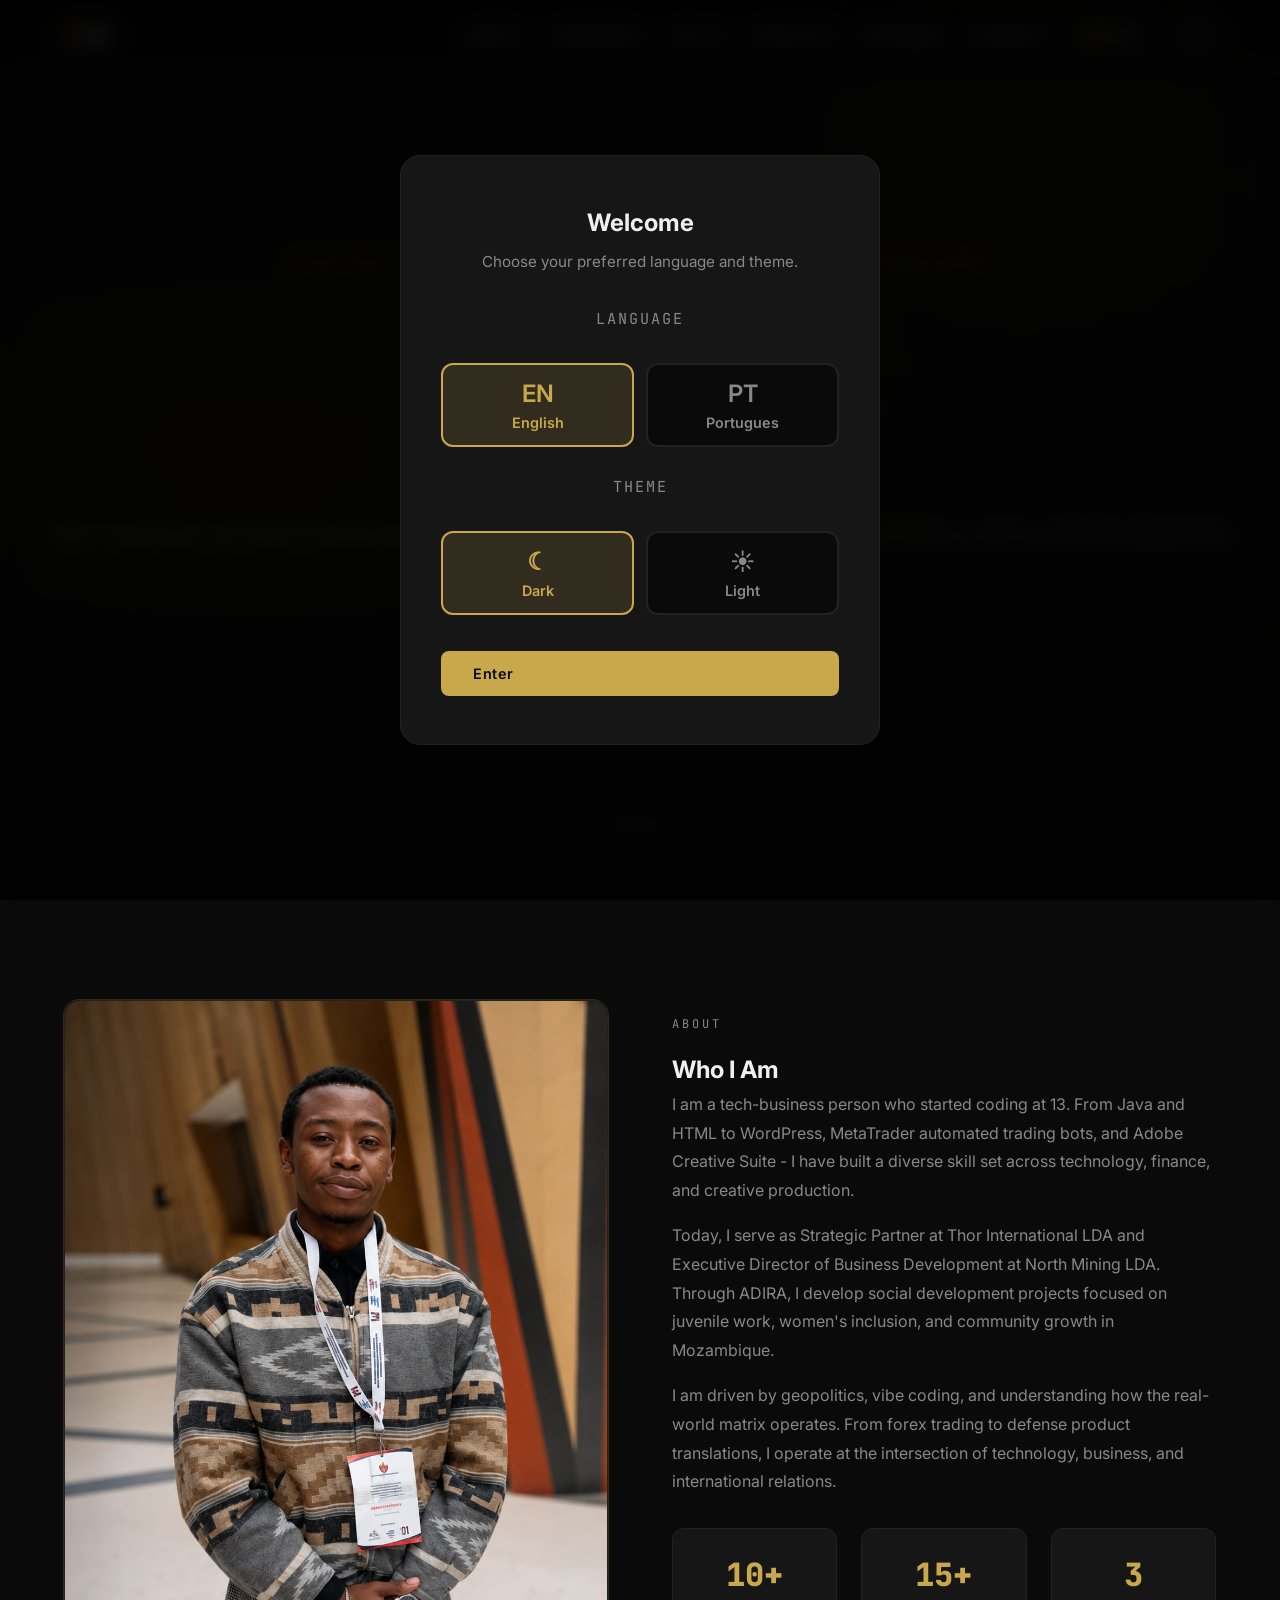
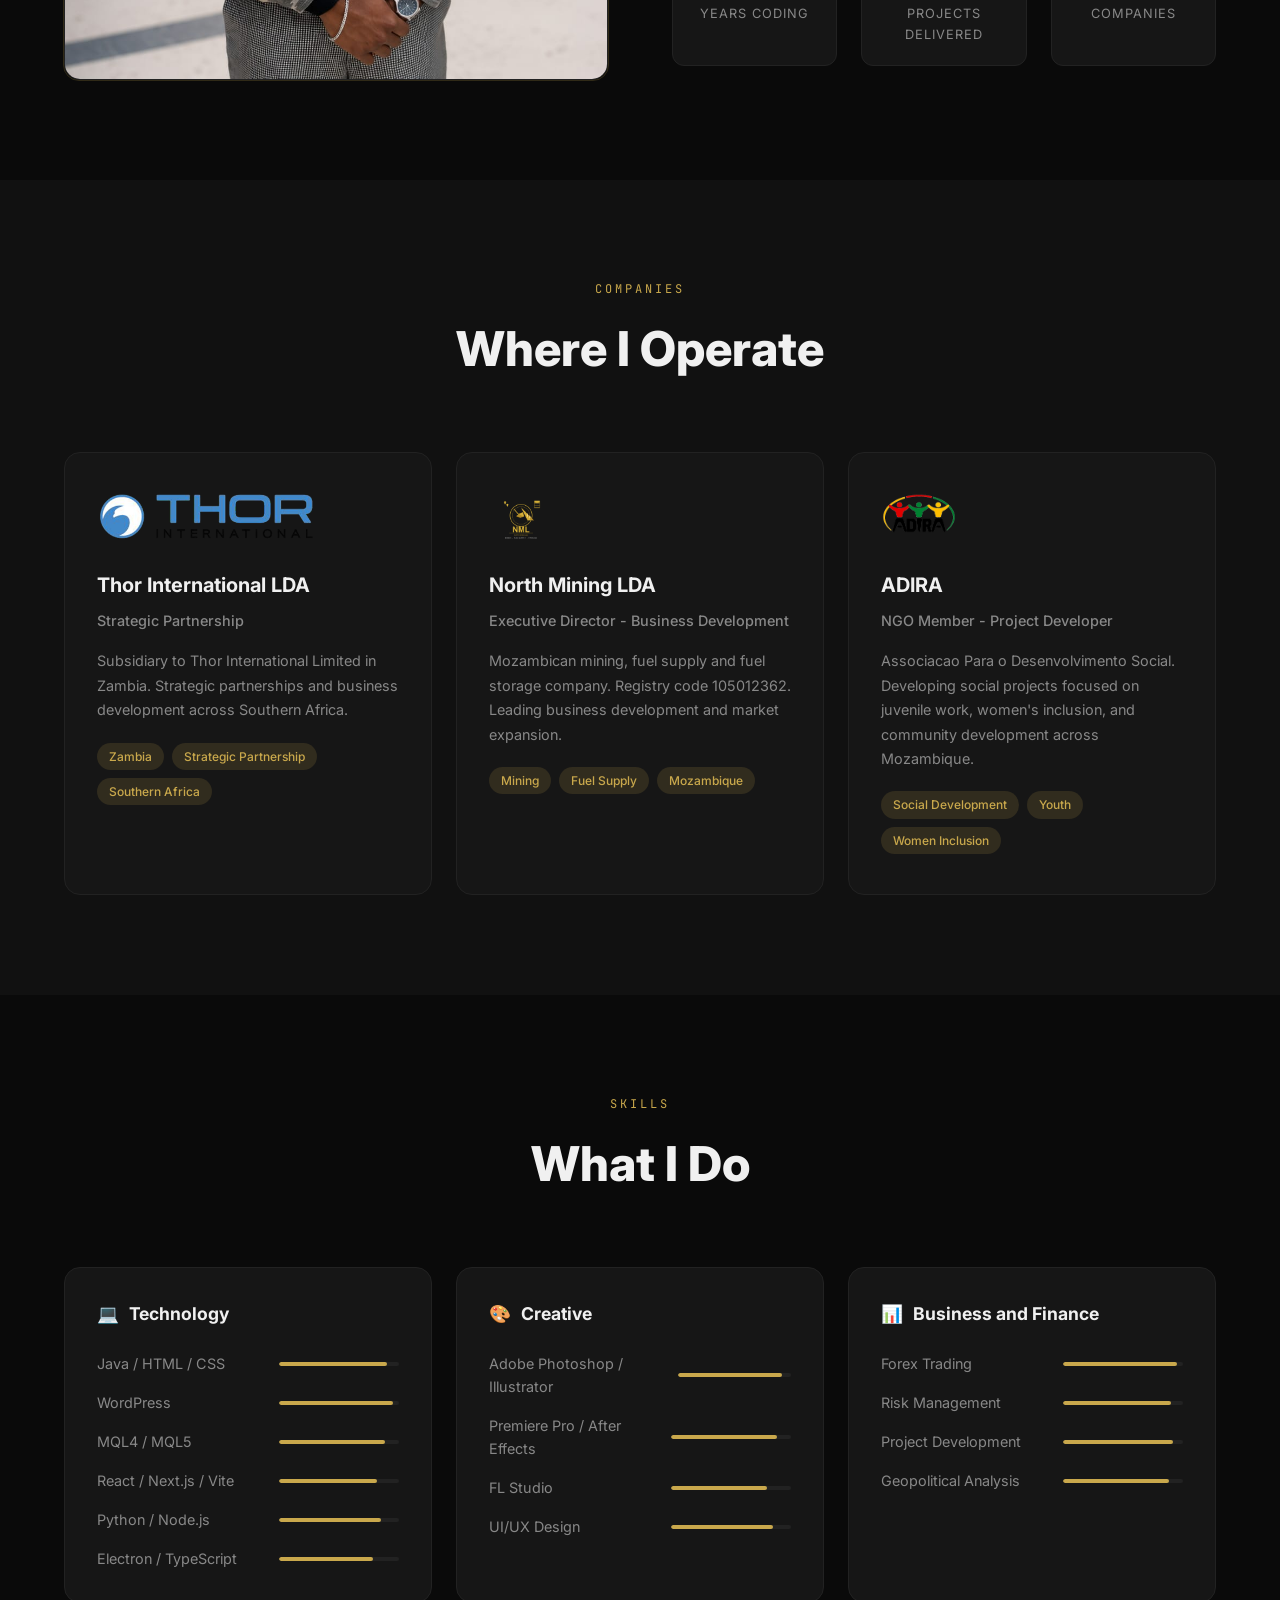
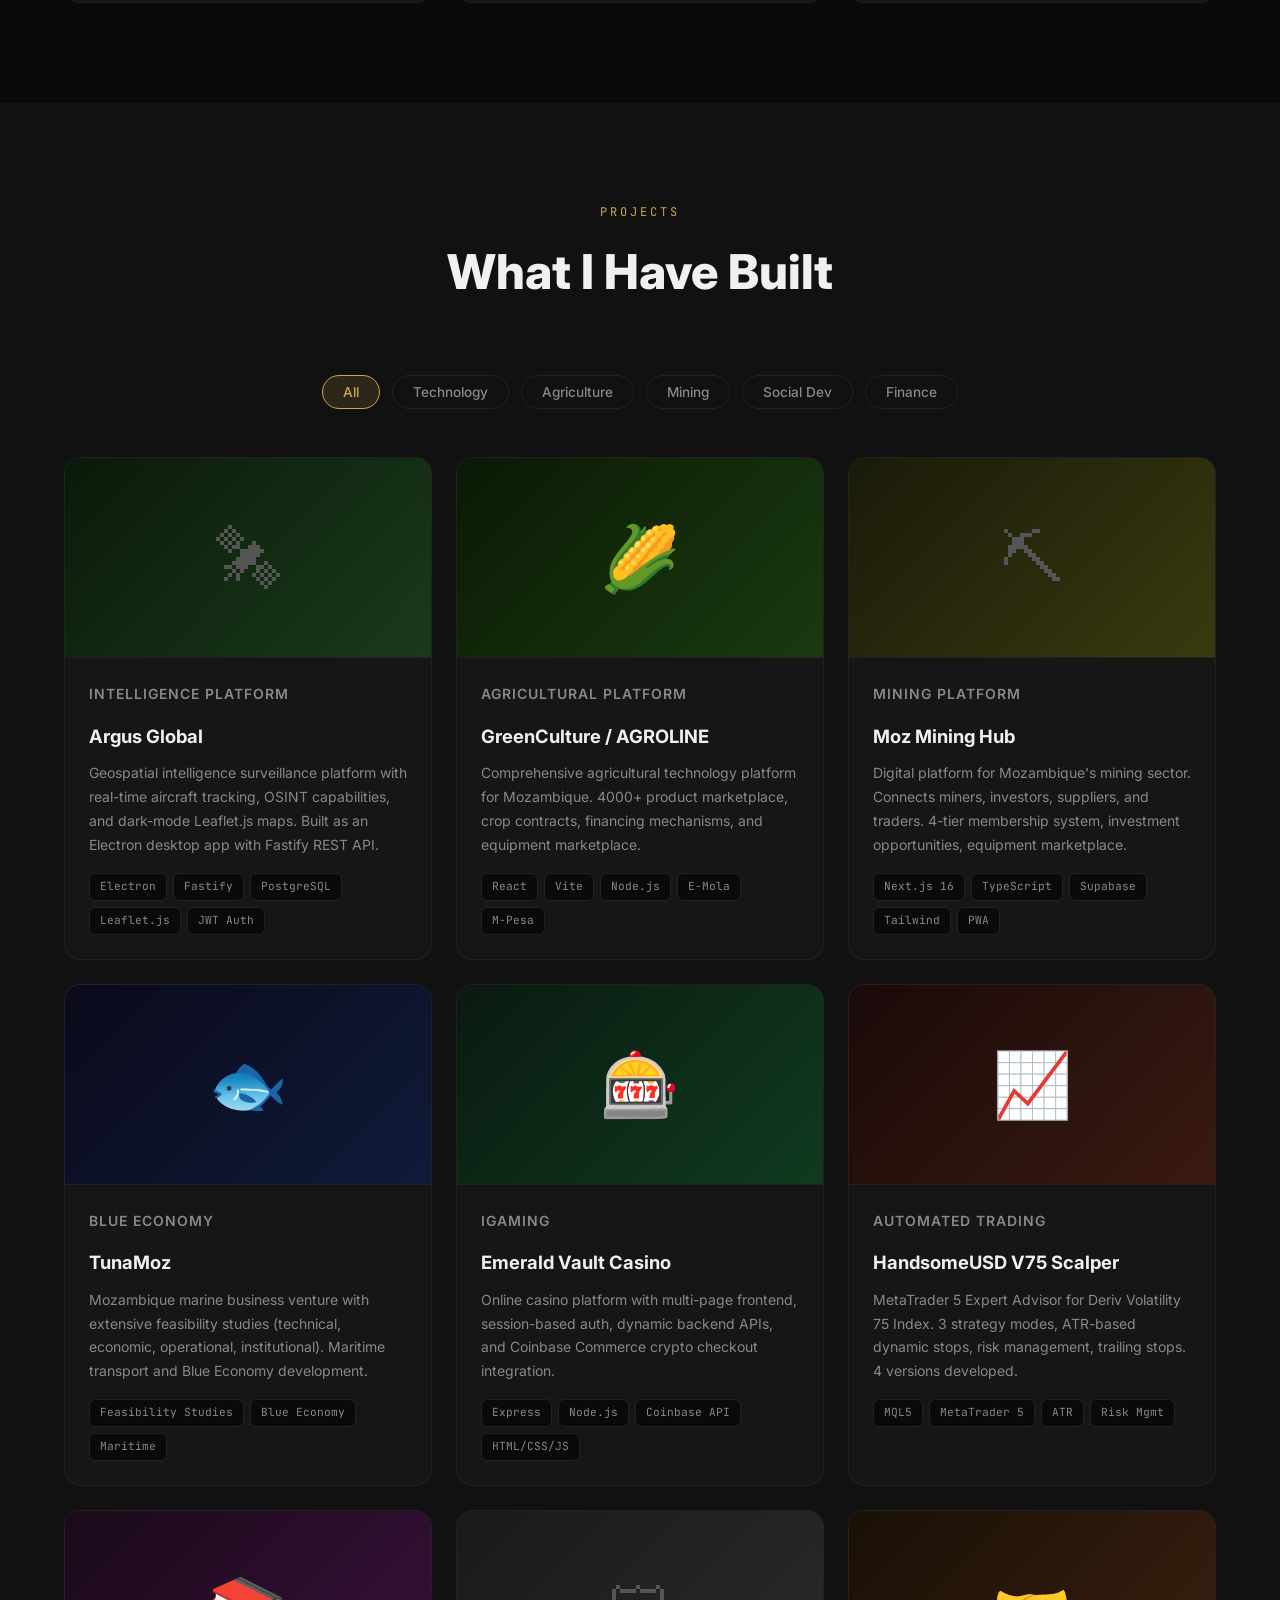
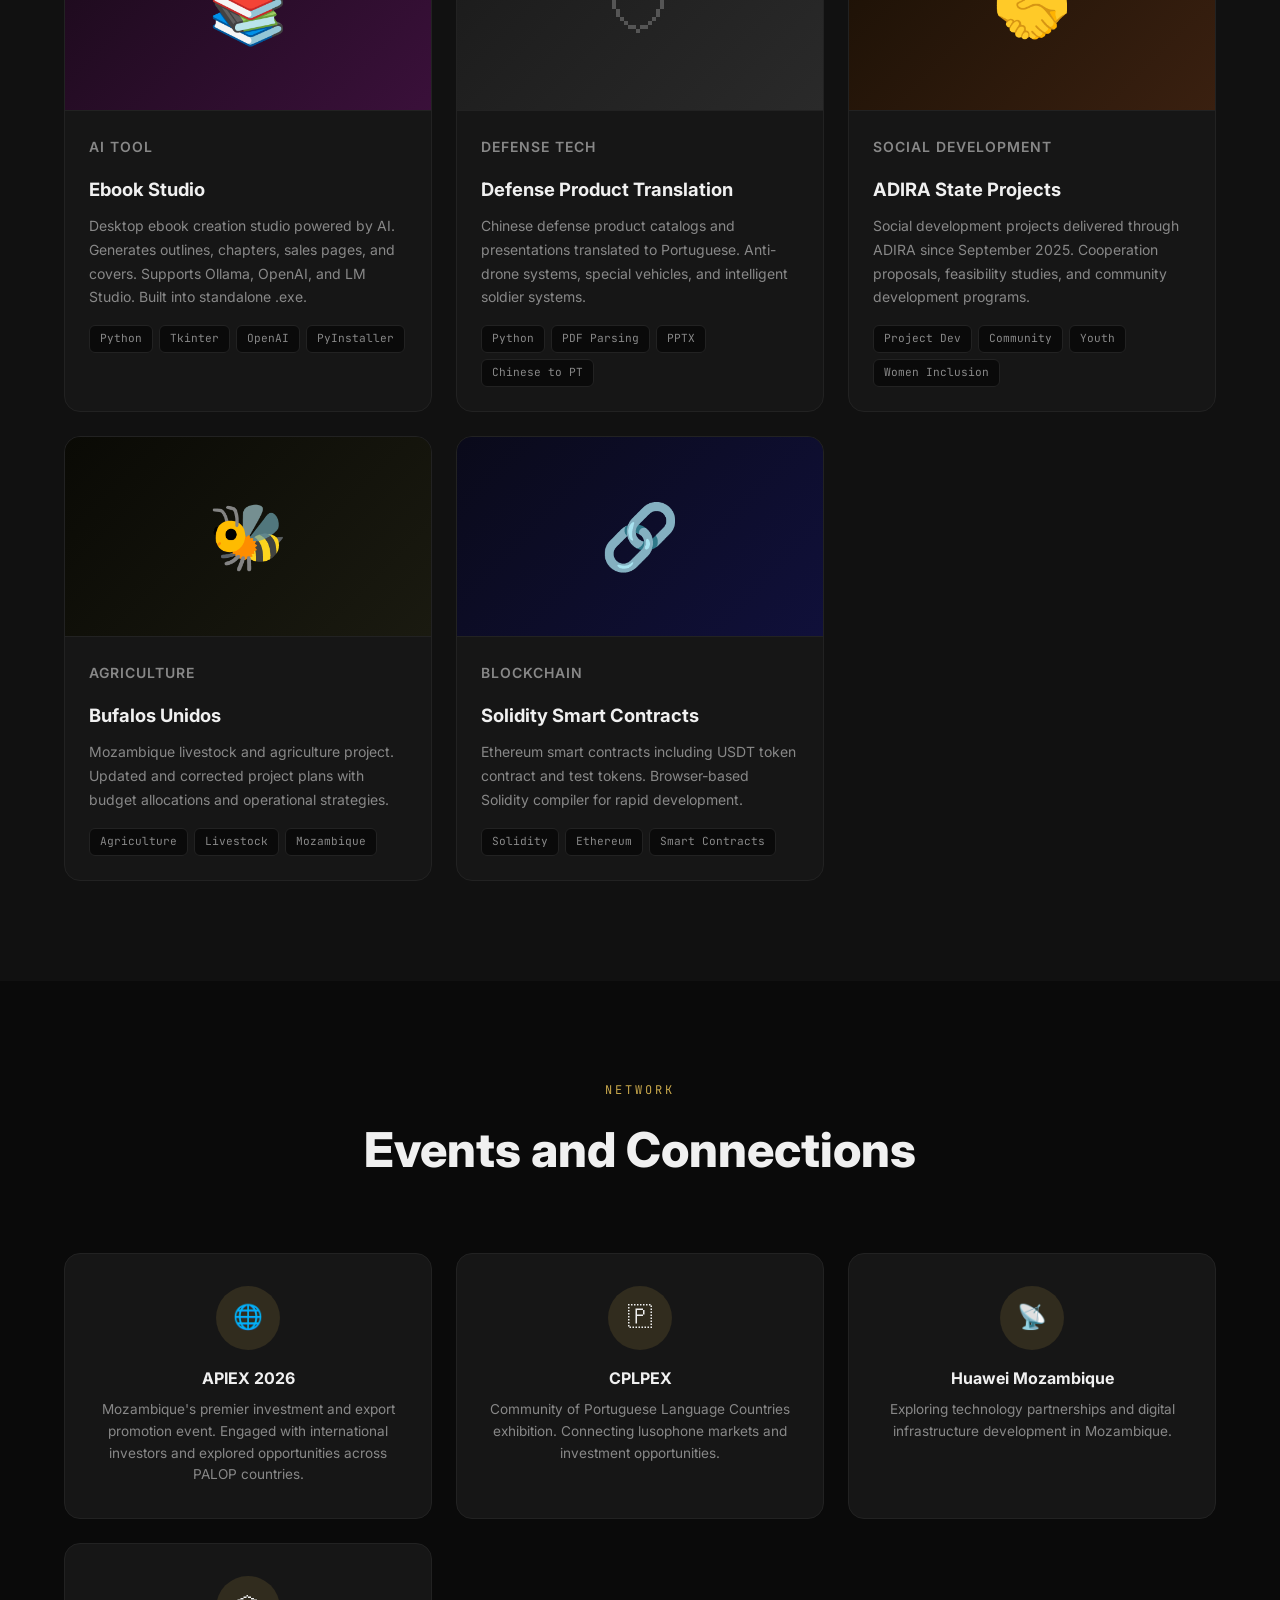
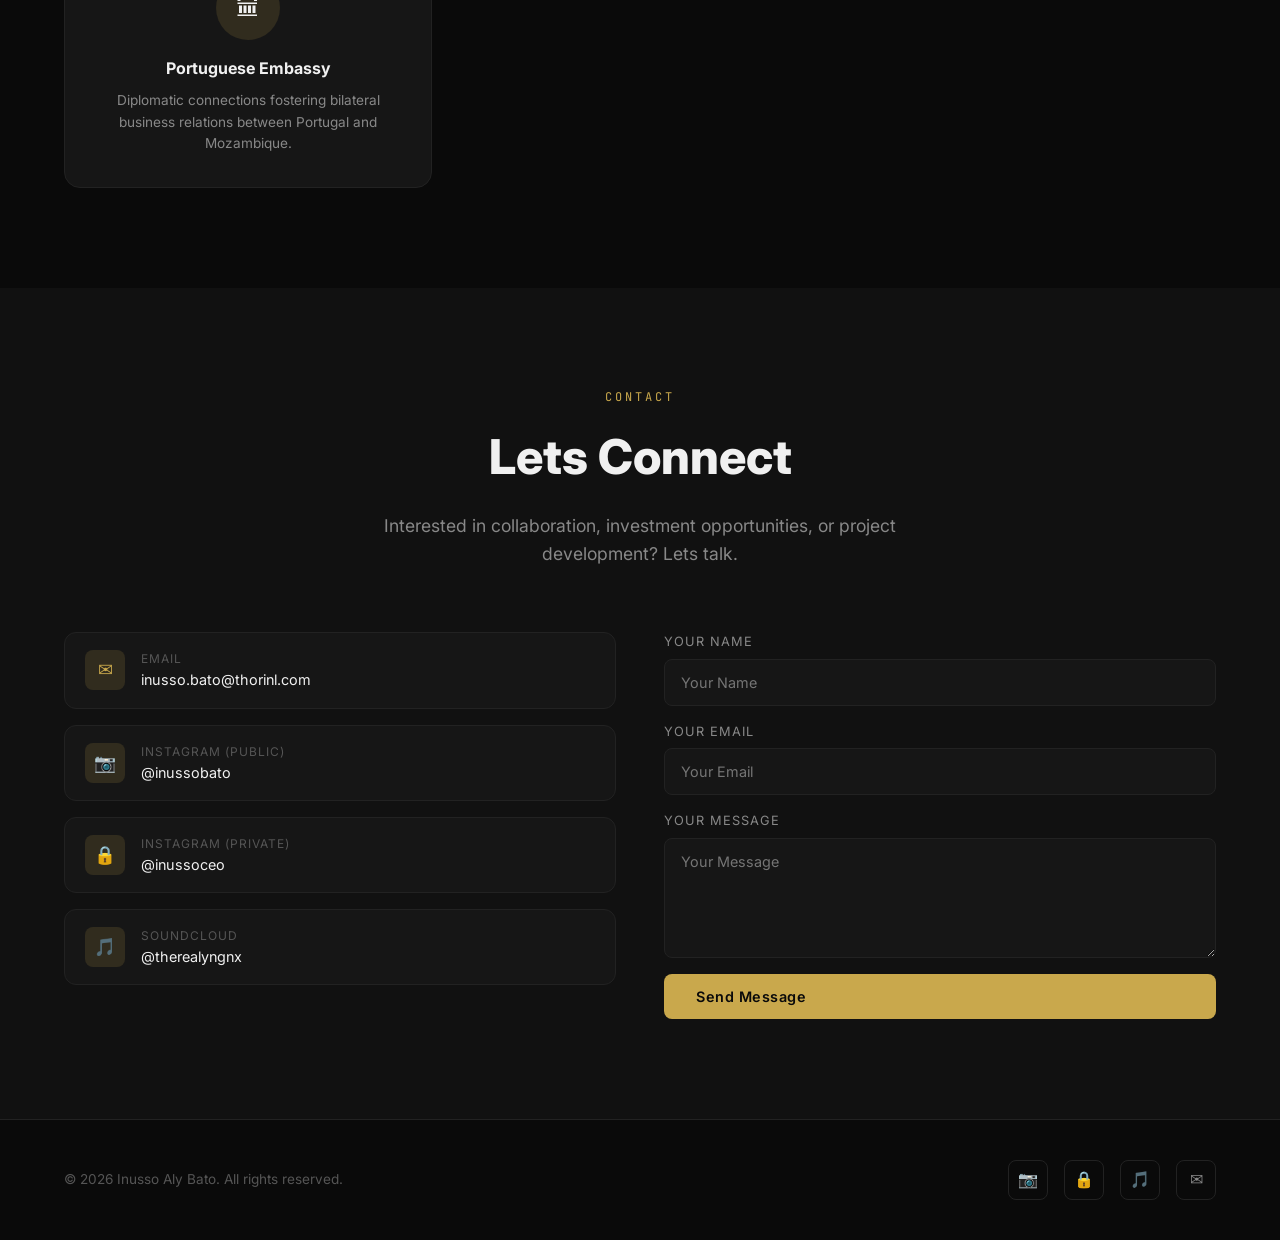
==== index.html @ ba33d83e "Initial portfolio - Inusso Aly Bato" ====
<!DOCTYPE html>
<html lang="en">
<head>
  <meta charset="UTF-8">
  <meta name="viewport" content="width=device-width, initial-scale=1.0">
  <title>Inusso Aly Bato � Portfolio</title>
  <meta name="description" content="Strategic Partner | Executive Director | Project Developer � Tech-business architect building the future of Mozambique.">
  <link rel="stylesheet" href="css/style.css">
  <link rel="icon" href="data:image/svg+xml,<svg xmlns='http://www.w3.org/2000/svg' viewBox='0 0 100 100'><text y='.9em' font-size='90'>&#9889;</text></svg>">
</head>
<body>

  <nav class="navbar">
    <div class="container">
      <div class="logo">I<span>AB</span></div>
      <ul class="nav-links">
        <li><a href="#about" data-i18n="nav.about">About</a></li>
        <li><a href="#companies" data-i18n="nav.companies">Companies</a></li>
        <li><a href="#skills" data-i18n="nav.skills">Skills</a></li>
        <li><a href="#projects" data-i18n="nav.projects">Projects</a></li>
        <li><a href="#network" data-i18n="nav.network">Network</a></li>
        <li><a href="#contact" data-i18n="nav.contact">Contact</a></li>
        <li>
          <div class="lang-toggle" onclick="toggleLang()">
            <span id="lang-en" class="active-lang">EN</span>
            <span>/</span>
            <span id="lang-pt">PT</span>
          </div>
        </li>
        <li>
          <div class="theme-toggle" onclick="toggleTheme()">
            <span class="theme-toggle-icon">&#9790;</span>
          </div>
        </li>
      </ul>
      <button class="mobile-menu-btn" onclick="toggleMobileMenu()">
        <span></span><span></span><span></span>
      </button>
    </div>
  </nav>

  <section class="hero" id="hero">
    <div class="hero-bg"></div>
    <div class="hero-grid"></div>
    <div class="hero-content">
      <p class="hero-label" data-i18n="hero.label">Strategic Partner | Executive Director | Project Developer</p>
      <h1 class="hero-name">
        <span data-i18n="hero.name1">Inusso</span><br>
        <span class="accent" data-i18n="hero.name2">Aly Bato</span>
      </h1>
      <p class="hero-tagline" data-i18n="hero.tagline">Tech-business architect building the future of Mozambique through innovation, finance, and social development.</p>
      <div class="hero-cta">
        <a href="#projects" class="btn btn-primary" data-i18n="hero.cta1">View Projects</a>
        <a href="#contact" class="btn btn-outline" data-i18n="hero.cta2">Get in Touch</a>
      </div>
    </div>
    <div class="hero-scroll">
      <span data-i18n="hero.scroll">Scroll</span>
      <span>&darr;</span>
    </div>
  </section>

  <section id="about">
    <div class="container">
      <div class="about-grid">
        <div class="about-image fade-in">
          <div class="about-image-placeholder">
            <img src="IAB_pic.jpeg" alt="Inusso Aly Bato">
          </div>
        </div>
        <div class="about-text fade-in">
          <p class="section-label" data-i18n="about.label">About</p>
          <h2 data-i18n="about.title">Who I Am</h2>
          <p data-i18n="about.p1">I am a tech-business person who started coding at 13. From Java and HTML to WordPress, MetaTrader automated trading bots, and Adobe Creative Suite - I have built a diverse skill set across technology, finance, and creative production.</p>
          <p data-i18n="about.p2">Today, I serve as Strategic Partner at Thor International LDA and Executive Director of Business Development at North Mining LDA. Through ADIRA, I develop social development projects focused on juvenile work, women's inclusion, and community growth in Mozambique.</p>
          <p data-i18n="about.p3">I am driven by geopolitics, vibe coding, and understanding how the real-world matrix operates. From forex trading to defense product translations, I operate at the intersection of technology, business, and international relations.</p>
          <div class="stats-grid">
            <div class="stat-item">
              <div class="stat-number">10+</div>
              <div class="stat-label" data-i18n="about.stats.years">Years Coding</div>
            </div>
            <div class="stat-item">
              <div class="stat-number">15+</div>
              <div class="stat-label" data-i18n="about.stats.projects">Projects Delivered</div>
            </div>
            <div class="stat-item">
              <div class="stat-number">3</div>
              <div class="stat-label" data-i18n="about.stats.companies">Companies</div>
            </div>
          </div>
        </div>
      </div>
    </div>
  </section>

  <section id="companies" style="background: var(--bg-secondary);">
    <div class="container">
      <div class="section-header fade-in">
        <p class="section-label" data-i18n="companies.label">Companies</p>
        <h2 class="section-title" data-i18n="companies.title">Where I Operate</h2>
      </div>
      <div class="companies-grid">
        <div class="company-card fade-in">
          <img src="THOR_Logo.png" alt="Thor International" class="company-logo">
          <h3>Thor International LDA</h3>
          <p class="company-role" data-i18n="companies.thor.role">Strategic Partnership</p>
          <p data-i18n="companies.thor.desc">Subsidiary to Thor International Limited in Zambia. Strategic partnerships and business development across Southern Africa.</p>
          <div class="company-tags">
            <span class="tag">Zambia</span>
            <span class="tag">Strategic Partnership</span>
            <span class="tag">Southern Africa</span>
          </div>
        </div>
        <div class="company-card fade-in">
          <img src="NML_Logo.png" alt="North Mining LDA" class="company-logo">
          <h3>North Mining LDA</h3>
          <p class="company-role" data-i18n="companies.north.role">Executive Director - Business Development</p>
          <p data-i18n="companies.north.desc">Mozambican mining, fuel supply and fuel storage company. Registry code 105012362. Leading business development and market expansion.</p>
          <div class="company-tags">
            <span class="tag">Mining</span>
            <span class="tag">Fuel Supply</span>
            <span class="tag">Mozambique</span>
          </div>
        </div>
        <div class="company-card fade-in">
          <img src="adira_logo_transparent.png" alt="ADIRA" class="company-logo">
          <h3>ADIRA</h3>
          <p class="company-role" data-i18n="companies.adira.role">NGO Member - Project Developer</p>
          <p data-i18n="companies.adira.desc">Associacao Para o Desenvolvimento Social. Developing social projects focused on juvenile work, women's inclusion, and community development across Mozambique.</p>
          <div class="company-tags">
            <span class="tag">Social Development</span>
            <span class="tag">Youth</span>
            <span class="tag">Women Inclusion</span>
          </div>
        </div>
      </div>
    </div>
  </section>

  <section id="skills">
    <div class="container">
      <div class="section-header fade-in">
        <p class="section-label" data-i18n="skills.label">Skills</p>
        <h2 class="section-title" data-i18n="skills.title">What I Do</h2>
      </div>
      <div class="skills-grid">
        <div class="skill-category fade-in">
          <h3>&#128187; <span data-i18n="skills.tech.title">Technology</span></h3>
          <div class="skill-list">
            <div class="skill-item"><span class="skill-name">Java / HTML / CSS</span><div class="skill-bar"><div class="skill-fill" style="width:90%"></div></div></div>
            <div class="skill-item"><span class="skill-name">WordPress</span><div class="skill-bar"><div class="skill-fill" style="width:95%"></div></div></div>
            <div class="skill-item"><span class="skill-name">MQL4 / MQL5</span><div class="skill-bar"><div class="skill-fill" style="width:88%"></div></div></div>
            <div class="skill-item"><span class="skill-name">React / Next.js / Vite</span><div class="skill-bar"><div class="skill-fill" style="width:82%"></div></div></div>
            <div class="skill-item"><span class="skill-name">Python / Node.js</span><div class="skill-bar"><div class="skill-fill" style="width:85%"></div></div></div>
            <div class="skill-item"><span class="skill-name">Electron / TypeScript</span><div class="skill-bar"><div class="skill-fill" style="width:78%"></div></div></div>
          </div>
        </div>
        <div class="skill-category fade-in">
          <h3>&#127912; <span data-i18n="skills.creative.title">Creative</span></h3>
          <div class="skill-list">
            <div class="skill-item"><span class="skill-name">Adobe Photoshop / Illustrator</span><div class="skill-bar"><div class="skill-fill" style="width:92%"></div></div></div>
            <div class="skill-item"><span class="skill-name">Premiere Pro / After Effects</span><div class="skill-bar"><div class="skill-fill" style="width:88%"></div></div></div>
            <div class="skill-item"><span class="skill-name">FL Studio</span><div class="skill-bar"><div class="skill-fill" style="width:80%"></div></div></div>
            <div class="skill-item"><span class="skill-name">UI/UX Design</span><div class="skill-bar"><div class="skill-fill" style="width:85%"></div></div></div>
          </div>
        </div>
        <div class="skill-category fade-in">
          <h3>&#128202; <span data-i18n="skills.business.title">Business and Finance</span></h3>
          <div class="skill-list">
            <div class="skill-item"><span class="skill-name">Forex Trading</span><div class="skill-bar"><div class="skill-fill" style="width:95%"></div></div></div>
            <div class="skill-item"><span class="skill-name">Risk Management</span><div class="skill-bar"><div class="skill-fill" style="width:90%"></div></div></div>
            <div class="skill-item"><span class="skill-name">Project Development</span><div class="skill-bar"><div class="skill-fill" style="width:92%"></div></div></div>
            <div class="skill-item"><span class="skill-name">Geopolitical Analysis</span><div class="skill-bar"><div class="skill-fill" style="width:88%"></div></div></div>
          </div>
        </div>
      </div>
    </div>
  </section>

  <section id="projects" style="background: var(--bg-secondary);">
    <div class="container">
      <div class="section-header fade-in">
        <p class="section-label" data-i18n="projects.label">Projects</p>
        <h2 class="section-title" data-i18n="projects.title">What I Have Built</h2>
      </div>
      <div class="projects-filter fade-in">
        <button class="filter-btn active" data-filter="all" data-i18n="projects.filter.all">All</button>
        <button class="filter-btn" data-filter="tech" data-i18n="projects.filter.tech">Technology</button>
        <button class="filter-btn" data-filter="agri" data-i18n="projects.filter.agri">Agriculture</button>
        <button class="filter-btn" data-filter="mining" data-i18n="projects.filter.mining">Mining</button>
        <button class="filter-btn" data-filter="social" data-i18n="projects.filter.social">Social Dev</button>
        <button class="filter-btn" data-filter="finance" data-i18n="projects.filter.finance">Finance</button>
      </div>
      <div class="projects-grid">

        <div class="project-card fade-in" data-category="tech">
          <div class="project-image" style="background: linear-gradient(135deg, #0a1a0a, #1a3a1a);">
            <span style="font-size:4rem;">&#128752;</span>
          </div>
          <div class="project-body">
            <p class="project-category">Intelligence Platform</p>
            <h3>Argus Global</h3>
            <p>Geospatial intelligence surveillance platform with real-time aircraft tracking, OSINT capabilities, and dark-mode Leaflet.js maps. Built as an Electron desktop app with Fastify REST API.</p>
            <div class="project-tech">
              <span>Electron</span>
              <span>Fastify</span>
              <span>PostgreSQL</span>
              <span>Leaflet.js</span>
              <span>JWT Auth</span>
            </div>
          </div>
        </div>

        <div class="project-card fade-in" data-category="agri">
          <div class="project-image" style="background: linear-gradient(135deg, #0a1a05, #1a3a10);">
            <span style="font-size:4rem;">&#127805;</span>
          </div>
          <div class="project-body">
            <p class="project-category">Agricultural Platform</p>
            <h3>GreenCulture / AGROLINE</h3>
            <p>Comprehensive agricultural technology platform for Mozambique. 4000+ product marketplace, crop contracts, financing mechanisms, and equipment marketplace.</p>
            <div class="project-tech">
              <span>React</span>
              <span>Vite</span>
              <span>Node.js</span>
              <span>E-Mola</span>
              <span>M-Pesa</span>
            </div>
          </div>
        </div>

        <div class="project-card fade-in" data-category="mining">
          <div class="project-image" style="background: linear-gradient(135deg, #1a1a0a, #3a3a10);">
            <span style="font-size:4rem;">&#9935;</span>
          </div>
          <div class="project-body">
            <p class="project-category">Mining Platform</p>
            <h3>Moz Mining Hub</h3>
            <p>Digital platform for Mozambique's mining sector. Connects miners, investors, suppliers, and traders. 4-tier membership system, investment opportunities, equipment marketplace.</p>
            <div class="project-tech">
              <span>Next.js 16</span>
              <span>TypeScript</span>
              <span>Supabase</span>
              <span>Tailwind</span>
              <span>PWA</span>
            </div>
          </div>
        </div>

        <div class="project-card fade-in" data-category="social">
          <div class="project-image" style="background: linear-gradient(135deg, #0a0a1a, #101a3a);">
            <span style="font-size:4rem;">&#128031;</span>
          </div>
          <div class="project-body">
            <p class="project-category">Blue Economy</p>
            <h3>TunaMoz</h3>
            <p>Mozambique marine business venture with extensive feasibility studies (technical, economic, operational, institutional). Maritime transport and Blue Economy development.</p>
            <div class="project-tech">
              <span>Feasibility Studies</span>
              <span>Blue Economy</span>
              <span>Maritime</span>
            </div>
          </div>
        </div>

        <div class="project-card fade-in" data-category="finance">
          <div class="project-image" style="background: linear-gradient(135deg, #0a1a10, #103a20);">
            <span style="font-size:4rem;">&#127920;</span>
          </div>
          <div class="project-body">
            <p class="project-category">iGaming</p>
            <h3>Emerald Vault Casino</h3>
            <p>Online casino platform with multi-page frontend, session-based auth, dynamic backend APIs, and Coinbase Commerce crypto checkout integration.</p>
            <div class="project-tech">
              <span>Express</span>
              <span>Node.js</span>
              <span>Coinbase API</span>
              <span>HTML/CSS/JS</span>
            </div>
          </div>
        </div>

        <div class="project-card fade-in" data-category="finance">
          <div class="project-image" style="background: linear-gradient(135deg, #1a0a0a, #3a1a10);">
            <span style="font-size:4rem;">&#128200;</span>
          </div>
          <div class="project-body">
            <p class="project-category">Automated Trading</p>
            <h3>HandsomeUSD V75 Scalper</h3>
            <p>MetaTrader 5 Expert Advisor for Deriv Volatility 75 Index. 3 strategy modes, ATR-based dynamic stops, risk management, trailing stops. 4 versions developed.</p>
            <div class="project-tech">
              <span>MQL5</span>
              <span>MetaTrader 5</span>
              <span>ATR</span>
              <span>Risk Mgmt</span>
            </div>
          </div>
        </div>

        <div class="project-card fade-in" data-category="tech">
          <div class="project-image" style="background: linear-gradient(135deg, #1a0a1a, #3a103a);">
            <span style="font-size:4rem;">&#128218;</span>
          </div>
          <div class="project-body">
            <p class="project-category">AI Tool</p>
            <h3>Ebook Studio</h3>
            <p>Desktop ebook creation studio powered by AI. Generates outlines, chapters, sales pages, and covers. Supports Ollama, OpenAI, and LM Studio. Built into standalone .exe.</p>
            <div class="project-tech">
              <span>Python</span>
              <span>Tkinter</span>
              <span>OpenAI</span>
              <span>PyInstaller</span>
            </div>
          </div>
        </div>

        <div class="project-card fade-in" data-category="tech">
          <div class="project-image" style="background: linear-gradient(135deg, #1a1a1a, #2a2a2a);">
            <span style="font-size:4rem;">&#128737;</span>
          </div>
          <div class="project-body">
            <p class="project-category">Defense Tech</p>
            <h3>Defense Product Translation</h3>
            <p>Chinese defense product catalogs and presentations translated to Portuguese. Anti-drone systems, special vehicles, and intelligent soldier systems.</p>
            <div class="project-tech">
              <span>Python</span>
              <span>PDF Parsing</span>
              <span>PPTX</span>
              <span>Chinese to PT</span>
            </div>
          </div>
        </div>

        <div class="project-card fade-in" data-category="social">
          <div class="project-image" style="background: linear-gradient(135deg, #1a1005, #3a2010);">
            <span style="font-size:4rem;">&#129309;</span>
          </div>
          <div class="project-body">
            <p class="project-category">Social Development</p>
            <h3>ADIRA State Projects</h3>
            <p>Social development projects delivered through ADIRA since September 2025. Cooperation proposals, feasibility studies, and community development programs.</p>
            <div class="project-tech">
              <span>Project Dev</span>
              <span>Community</span>
              <span>Youth</span>
              <span>Women Inclusion</span>
            </div>
          </div>
        </div>

        <div class="project-card fade-in" data-category="agri">
          <div class="project-image" style="background: linear-gradient(135deg, #0a0a05, #1a1a10);">
            <span style="font-size:4rem;">&#128029;</span>
          </div>
          <div class="project-body">
            <p class="project-category">Agriculture</p>
            <h3>Bufalos Unidos</h3>
            <p>Mozambique livestock and agriculture project. Updated and corrected project plans with budget allocations and operational strategies.</p>
            <div class="project-tech">
              <span>Agriculture</span>
              <span>Livestock</span>
              <span>Mozambique</span>
            </div>
          </div>
        </div>

        <div class="project-card fade-in" data-category="finance">
          <div class="project-image" style="background: linear-gradient(135deg, #0a0a1a, #10103a);">
            <span style="font-size:4rem;">&#128279;</span>
          </div>
          <div class="project-body">
            <p class="project-category">Blockchain</p>
            <h3>Solidity Smart Contracts</h3>
            <p>Ethereum smart contracts including USDT token contract and test tokens. Browser-based Solidity compiler for rapid development.</p>
            <div class="project-tech">
              <span>Solidity</span>
              <span>Ethereum</span>
              <span>Smart Contracts</span>
            </div>
          </div>
        </div>

      </div>
    </div>
  </section>

  <section id="network">
    <div class="container">
      <div class="section-header fade-in">
        <p class="section-label" data-i18n="network.label">Network</p>
        <h2 class="section-title" data-i18n="network.title">Events and Connections</h2>
      </div>
      <div class="network-grid">
        <div class="network-card fade-in">
          <div class="network-icon">&#127760;</div>
          <h3 data-i18n="network.apiex.title">APIEX 2026</h3>
          <p data-i18n="network.apiex.desc">Mozambique's premier investment and export promotion event. Engaged with international investors and explored opportunities across PALOP countries.</p>
        </div>
        <div class="network-card fade-in">
          <div class="network-icon">&#127477;</div>
          <h3 data-i18n="network.cplpex.title">CPLPEX</h3>
          <p data-i18n="network.cplpex.desc">Community of Portuguese Language Countries exhibition. Connecting lusophone markets and investment opportunities.</p>
        </div>
        <div class="network-card fade-in">
          <div class="network-icon">&#128225;</div>
          <h3 data-i18n="network.huawei.title">Huawei Mozambique</h3>
          <p data-i18n="network.huawei.desc">Exploring technology partnerships and digital infrastructure development in Mozambique.</p>
        </div>
        <div class="network-card fade-in">
          <div class="network-icon">&#127963;</div>
          <h3 data-i18n="network.embassy.title">Portuguese Embassy</h3>
          <p data-i18n="network.embassy.desc">Diplomatic connections fostering bilateral business relations between Portugal and Mozambique.</p>
        </div>
      </div>
    </div>
  </section>

  <section id="contact" style="background: var(--bg-secondary);">
    <div class="container">
      <div class="section-header fade-in">
        <p class="section-label" data-i18n="contact.label">Contact</p>
        <h2 class="section-title" data-i18n="contact.title">Lets Connect</h2>
        <p class="section-subtitle" data-i18n="contact.desc">Interested in collaboration, investment opportunities, or project development? Lets talk.</p>
      </div>
      <div class="contact-grid">
        <div class="contact-info fade-in">
          <div class="contact-links">
            <a href="mailto:inusso.bato@thorinl.com" class="contact-link">
              <div class="contact-link-icon">&#9993;</div>
              <div class="contact-link-text">
                <span class="contact-link-label" data-i18n="contact.email">Email</span>
                <span class="contact-link-value">inusso.bato@thorinl.com</span>
              </div>
            </a>
            <a href="https://instagram.com/inussobato" target="_blank" class="contact-link">
              <div class="contact-link-icon">&#128247;</div>
              <div class="contact-link-text">
                <span class="contact-link-label" data-i18n="contact.ig_public">Instagram (Public)</span>
                <span class="contact-link-value">@inussobato</span>
              </div>
            </a>
            <a href="https://instagram.com/inussoceo" target="_blank" class="contact-link">
              <div class="contact-link-icon">&#128274;</div>
              <div class="contact-link-text">
                <span class="contact-link-label" data-i18n="contact.ig_private">Instagram (Private)</span>
                <span class="contact-link-value">@inussoceo</span>
              </div>
            </a>
            <a href="https://soundcloud.com/therealyngnx" target="_blank" class="contact-link">
              <div class="contact-link-icon">&#127925;</div>
              <div class="contact-link-text">
                <span class="contact-link-label" data-i18n="contact.soundcloud">SoundCloud</span>
                <span class="contact-link-value">@therealyngnx</span>
              </div>
            </a>
          </div>
        </div>
        <form class="contact-form fade-in" onsubmit="event.preventDefault(); alert('Message sent! (Demo)')">
          <div class="form-group">
            <label data-i18n="contact.form.name">Your Name</label>
            <input type="text" data-i18n-placeholder="contact.form.name" placeholder="Your Name" required>
          </div>
          <div class="form-group">
            <label data-i18n="contact.form.email">Your Email</label>
            <input type="email" data-i18n-placeholder="contact.form.email" placeholder="Your Email" required>
          </div>
          <div class="form-group">
            <label data-i18n="contact.form.message">Your Message</label>
            <textarea data-i18n-placeholder="contact.form.message" placeholder="Your Message" required></textarea>
          </div>
          <button type="submit" class="btn btn-primary" data-i18n="contact.form.send">Send Message</button>
        </form>
      </div>
    </div>
  </section>

  <footer class="footer">
    <div class="container">
      <p class="footer-text" data-i18n="footer">&copy; 2026 Inusso Aly Bato. All rights reserved.</p>
      <div class="footer-socials">
        <a href="https://instagram.com/inussobato" target="_blank" title="Instagram">&#128247;</a>
        <a href="https://instagram.com/inussoceo" target="_blank" title="Instagram Private">&#128274;</a>
        <a href="https://soundcloud.com/therealyngnx" target="_blank" title="SoundCloud">&#127925;</a>
        <a href="mailto:inusso.bato@thorinl.com" title="Email">&#9993;</a>
      </div>
    </div>
  </footer>

  <script src="js/main.js"></script>
</body>
</html>
---- css/style.css ----
@import url('https://fonts.googleapis.com/css2?family=Inter:wght@300;400;500;600;700;800;900&family=JetBrains+Mono:wght@400;500;700&display=swap');

:root {
  --bg-primary: #0a0a0a;
  --bg-secondary: #111111;
  --bg-card: #161616;
  --bg-card-hover: #1a1a1a;
  --accent: #c9a84c;
  --accent-dim: rgba(201, 168, 76, 0.15);
  --accent-glow: rgba(201, 168, 76, 0.3);
  --text-primary: #f0f0f0;
  --text-secondary: #888888;
  --text-muted: #555555;
  --border: #222222;
  --border-hover: #333333;
  --success: #4ade80;
  --danger: #f87171;
  --navbar-bg: rgba(10, 10, 10, 0.85);
  --navbar-scrolled-bg: rgba(10, 10, 10, 0.95);
  --navbar-shadow: rgba(0, 0, 0, 0.5);
}

[data-theme="light"] {
  --bg-primary: #fafafa;
  --bg-secondary: #f0f0f0;
  --bg-card: #ffffff;
  --bg-card-hover: #f5f5f5;
  --accent: #a08030;
  --accent-dim: rgba(160, 128, 48, 0.12);
  --accent-glow: rgba(160, 128, 48, 0.25);
  --text-primary: #1a1a1a;
  --text-secondary: #555555;
  --text-muted: #999999;
  --border: #e0e0e0;
  --border-hover: #cccccc;
  --navbar-bg: rgba(250, 250, 250, 0.85);
  --navbar-scrolled-bg: rgba(250, 250, 250, 0.95);
  --navbar-shadow: rgba(0, 0, 0, 0.08);
}

*, *::before, *::after {
  margin: 0;
  padding: 0;
  box-sizing: border-box;
}

html {
  scroll-behavior: smooth;
  font-size: 16px;
}

body {
  font-family: 'Inter', -apple-system, BlinkMacSystemFont, sans-serif;
  background-color: var(--bg-primary);
  color: var(--text-primary);
  line-height: 1.6;
  overflow-x: hidden;
}

::selection {
  background: var(--accent);
  color: var(--bg-primary);
}

::-webkit-scrollbar {
  width: 6px;
}

::-webkit-scrollbar-track {
  background: var(--bg-primary);
}

::-webkit-scrollbar-thumb {
  background: var(--accent);
  border-radius: 3px;
}

a {
  color: var(--accent);
  text-decoration: none;
  transition: color 0.3s ease;
}

a:hover {
  color: #e0c060;
}

img {
  max-width: 100%;
  height: auto;
}

.container {
  max-width: 1200px;
  margin: 0 auto;
  padding: 0 24px;
}

/* ==================== NAVBAR ==================== */
.navbar {
  position: fixed;
  top: 0;
  left: 0;
  right: 0;
  z-index: 1000;
  background: var(--navbar-bg);
  backdrop-filter: blur(20px);
  border-bottom: 1px solid var(--border);
  transition: all 0.3s ease;
}

.navbar.scrolled {
  background: var(--navbar-scrolled-bg);
  box-shadow: 0 4px 30px var(--navbar-shadow);
}

.navbar .container {
  display: flex;
  align-items: center;
  justify-content: space-between;
  height: 72px;
}

.logo {
  font-family: 'JetBrains Mono', monospace;
  font-size: 1.5rem;
  font-weight: 700;
  color: var(--accent);
  letter-spacing: 2px;
  cursor: pointer;
  user-select: none;
}

.logo span {
  color: var(--text-primary);
  font-weight: 300;
}

.nav-links {
  display: flex;
  align-items: center;
  gap: 32px;
  list-style: none;
}

.nav-links a {
  color: var(--text-secondary);
  font-size: 0.875rem;
  font-weight: 500;
  letter-spacing: 0.5px;
  text-transform: uppercase;
  transition: color 0.3s ease;
  position: relative;
}

.nav-links a::after {
  content: '';
  position: absolute;
  bottom: -4px;
  left: 0;
  width: 0;
  height: 2px;
  background: var(--accent);
  transition: width 0.3s ease;
}

.nav-links a:hover,
.nav-links a.active {
  color: var(--accent);
}

.nav-links a:hover::after,
.nav-links a.active::after {
  width: 100%;
}

.lang-toggle {
  display: flex;
  align-items: center;
  gap: 4px;
  background: var(--bg-card);
  border: 1px solid var(--border);
  border-radius: 8px;
  padding: 6px 12px;
  cursor: pointer;
  font-family: 'JetBrains Mono', monospace;
  font-size: 0.75rem;
  color: var(--text-secondary);
  transition: all 0.3s ease;
}

.lang-toggle:hover {
  border-color: var(--accent);
  color: var(--accent);
}

.lang-toggle .active-lang {
  color: var(--accent);
  font-weight: 700;
}

.mobile-menu-btn {
  display: none;
  flex-direction: column;
  gap: 5px;
  background: none;
  border: none;
  cursor: pointer;
  padding: 4px;
}

.mobile-menu-btn span {
  width: 24px;
  height: 2px;
  background: var(--text-primary);
  transition: all 0.3s ease;
}

/* ==================== HERO ==================== */
.hero {
  min-height: 100vh;
  display: flex;
  align-items: center;
  justify-content: center;
  position: relative;
  overflow: hidden;
}

.hero-bg {
  position: absolute;
  inset: 0;
  background:
    radial-gradient(ellipse at 20% 50%, rgba(201, 168, 76, 0.06) 0%, transparent 50%),
    radial-gradient(ellipse at 80% 20%, rgba(201, 168, 76, 0.04) 0%, transparent 50%);
}

.hero-grid {
  position: absolute;
  inset: 0;
  background-image:
    linear-gradient(rgba(201, 168, 76, 0.03) 1px, transparent 1px),
    linear-gradient(90deg, rgba(201, 168, 76, 0.03) 1px, transparent 1px);
  background-size: 60px 60px;
}

.hero-content {
  text-align: center;
  z-index: 1;
  padding: 0 24px;
}

.hero-label {
  font-family: 'JetBrains Mono', monospace;
  font-size: 0.8rem;
  color: var(--accent);
  letter-spacing: 4px;
  text-transform: uppercase;
  margin-bottom: 24px;
  opacity: 0;
  animation: fadeInUp 0.8s ease forwards;
  animation-delay: 0.2s;
}

.hero-name {
  font-size: clamp(3rem, 8vw, 6rem);
  font-weight: 900;
  line-height: 1.05;
  margin-bottom: 16px;
  opacity: 0;
  animation: fadeInUp 0.8s ease forwards;
  animation-delay: 0.4s;
}

.hero-name .accent {
  color: var(--accent);
}

.hero-tagline {
  font-size: clamp(1rem, 2.5vw, 1.5rem);
  color: var(--text-secondary);
  font-weight: 300;
  margin-bottom: 40px;
  opacity: 0;
  animation: fadeInUp 0.8s ease forwards;
  animation-delay: 0.6s;
}

.hero-cta {
  display: flex;
  gap: 16px;
  justify-content: center;
  flex-wrap: wrap;
  opacity: 0;
  animation: fadeInUp 0.8s ease forwards;
  animation-delay: 0.8s;
}

.btn {
  display: inline-flex;
  align-items: center;
  gap: 8px;
  padding: 14px 32px;
  border-radius: 8px;
  font-size: 0.9rem;
  font-weight: 600;
  letter-spacing: 0.5px;
  cursor: pointer;
  transition: all 0.3s ease;
  border: none;
  font-family: 'Inter', sans-serif;
}

.btn-primary {
  background: var(--accent);
  color: var(--bg-primary);
}

.btn-primary:hover {
  background: #e0c060;
  transform: translateY(-2px);
  box-shadow: 0 8px 30px var(--accent-glow);
  color: var(--bg-primary);
}

.btn-outline {
  background: transparent;
  color: var(--text-primary);
  border: 1px solid var(--border);
}

.btn-outline:hover {
  border-color: var(--accent);
  color: var(--accent);
  transform: translateY(-2px);
}

.hero-scroll {
  position: absolute;
  bottom: 40px;
  left: 50%;
  transform: translateX(-50%);
  display: flex;
  flex-direction: column;
  align-items: center;
  gap: 8px;
  color: var(--text-muted);
  font-size: 0.75rem;
  letter-spacing: 2px;
  text-transform: uppercase;
  animation: bounce 2s infinite;
}

/* ==================== SECTIONS ==================== */
section {
  padding: 100px 0;
}

.section-header {
  text-align: center;
  margin-bottom: 64px;
}

.section-label {
  font-family: 'JetBrains Mono', monospace;
  font-size: 0.75rem;
  color: var(--accent);
  letter-spacing: 3px;
  text-transform: uppercase;
  margin-bottom: 12px;
}

.section-title {
  font-size: clamp(2rem, 4vw, 3rem);
  font-weight: 800;
  margin-bottom: 16px;
}

.section-subtitle {
  color: var(--text-secondary);
  font-size: 1.1rem;
  max-width: 600px;
  margin: 0 auto;
}

/* ==================== ABOUT ==================== */
.about-grid {
  display: grid;
  grid-template-columns: 1fr 1fr;
  gap: 64px;
  align-items: center;
}

.about-image {
  position: relative;
}

.about-image-placeholder {
  width: 100%;
  aspect-ratio: 4/5;
  background: var(--bg-card);
  border: 1px solid var(--border);
  border-radius: 16px;
  display: flex;
  align-items: center;
  justify-content: center;
  font-size: 4rem;
  color: var(--text-muted);
  overflow: hidden;
}

.about-image-placeholder img {
  width: 100%;
  height: 100%;
  object-fit: cover;
}

.about-image::after {
  content: '';
  position: absolute;
  inset: -1px;
  border-radius: 16px;
  border: 1px solid var(--accent);
  opacity: 0.2;
  pointer-events: none;
}

.about-text h3 {
  font-size: 1.5rem;
  margin-bottom: 16px;
}

.about-text p {
  color: var(--text-secondary);
  margin-bottom: 16px;
  line-height: 1.8;
}

.stats-grid {
  display: grid;
  grid-template-columns: repeat(3, 1fr);
  gap: 24px;
  margin-top: 32px;
}

.stat-item {
  text-align: center;
  padding: 20px;
  background: var(--bg-card);
  border: 1px solid var(--border);
  border-radius: 12px;
  transition: all 0.3s ease;
}

.stat-item:hover {
  border-color: var(--accent);
  transform: translateY(-4px);
}

.stat-number {
  font-size: 2rem;
  font-weight: 800;
  color: var(--accent);
  font-family: 'JetBrains Mono', monospace;
}

.stat-label {
  font-size: 0.8rem;
  color: var(--text-secondary);
  margin-top: 4px;
  text-transform: uppercase;
  letter-spacing: 1px;
}

/* ==================== COMPANIES ==================== */
.companies-grid {
  display: grid;
  grid-template-columns: repeat(auto-fit, minmax(340px, 1fr));
  gap: 24px;
}

.company-card {
  background: var(--bg-card);
  border: 1px solid var(--border);
  border-radius: 16px;
  padding: 40px 32px;
  transition: all 0.3s ease;
  position: relative;
  overflow: hidden;
}

.company-card::before {
  content: '';
  position: absolute;
  top: 0;
  left: 0;
  right: 0;
  height: 3px;
  background: linear-gradient(90deg, var(--accent), transparent);
  opacity: 0;
  transition: opacity 0.3s ease;
}

.company-card:hover {
  border-color: var(--border-hover);
  transform: translateY(-4px);
}

.company-card:hover::before {
  opacity: 1;
}

.company-icon {
  width: 56px;
  height: 56px;
  background: var(--accent-dim);
  border-radius: 12px;
  display: flex;
  align-items: center;
  justify-content: center;
  font-size: 1.5rem;
  margin-bottom: 20px;
}

.company-card h3 {
  font-size: 1.25rem;
  margin-bottom: 8px;
}

.company-role {
  font-size: 0.85rem;
  color: var(--accent);
  font-weight: 500;
  margin-bottom: 16px;
}

.company-card p {
  color: var(--text-secondary);
  font-size: 0.9rem;
  line-height: 1.7;
}

.company-tags {
  display: flex;
  flex-wrap: wrap;
  gap: 8px;
  margin-top: 20px;
}

.tag {
  padding: 4px 12px;
  background: var(--accent-dim);
  color: var(--accent);
  border-radius: 20px;
  font-size: 0.75rem;
  font-weight: 500;
}

/* ==================== SKILLS ==================== */
.skills-grid {
  display: grid;
  grid-template-columns: repeat(auto-fit, minmax(300px, 1fr));
  gap: 24px;
}

.skill-category {
  background: var(--bg-card);
  border: 1px solid var(--border);
  border-radius: 16px;
  padding: 32px;
  transition: all 0.3s ease;
}

.skill-category:hover {
  border-color: var(--border-hover);
}

.skill-category h3 {
  font-size: 1.1rem;
  margin-bottom: 24px;
  display: flex;
  align-items: center;
  gap: 10px;
}

.skill-list {
  display: flex;
  flex-direction: column;
  gap: 16px;
}

.skill-item {
  display: flex;
  align-items: center;
  justify-content: space-between;
}

.skill-name {
  font-size: 0.9rem;
  color: var(--text-secondary);
}

.skill-bar {
  width: 120px;
  height: 4px;
  background: var(--border);
  border-radius: 2px;
  overflow: hidden;
}

.skill-fill {
  height: 100%;
  background: var(--accent);
  border-radius: 2px;
  transition: width 1s ease;
}

/* ==================== PROJECTS ==================== */
.projects-filter {
  display: flex;
  justify-content: center;
  gap: 12px;
  margin-bottom: 48px;
  flex-wrap: wrap;
}

.filter-btn {
  padding: 8px 20px;
  background: transparent;
  border: 1px solid var(--border);
  border-radius: 24px;
  color: var(--text-secondary);
  font-size: 0.85rem;
  font-weight: 500;
  cursor: pointer;
  transition: all 0.3s ease;
  font-family: 'Inter', sans-serif;
}

.filter-btn:hover,
.filter-btn.active {
  border-color: var(--accent);
  color: var(--accent);
  background: var(--accent-dim);
}

.projects-grid {
  display: grid;
  grid-template-columns: repeat(auto-fit, minmax(360px, 1fr));
  gap: 24px;
}

.project-card {
  background: var(--bg-card);
  border: 1px solid var(--border);
  border-radius: 16px;
  overflow: hidden;
  transition: all 0.3s ease;
}

.project-card:hover {
  border-color: var(--border-hover);
  transform: translateY(-4px);
}

.project-image {
  width: 100%;
  height: 200px;
  background: var(--bg-secondary);
  display: flex;
  align-items: center;
  justify-content: center;
  font-size: 3rem;
  color: var(--text-muted);
  border-bottom: 1px solid var(--border);
  overflow: hidden;
}

.project-image img {
  width: 100%;
  height: 100%;
  object-fit: cover;
}

.project-body {
  padding: 24px;
}

.project-category {
  font-size: 0.75rem;
  color: var(--accent);
  font-weight: 600;
  text-transform: uppercase;
  letter-spacing: 1px;
  margin-bottom: 8px;
}

.project-body h3 {
  font-size: 1.15rem;
  margin-bottom: 10px;
}

.project-body p {
  color: var(--text-secondary);
  font-size: 0.875rem;
  line-height: 1.7;
  margin-bottom: 16px;
}

.project-tech {
  display: flex;
  flex-wrap: wrap;
  gap: 6px;
}

.project-tech span {
  padding: 4px 10px;
  background: var(--bg-primary);
  border: 1px solid var(--border);
  border-radius: 6px;
  font-size: 0.7rem;
  font-family: 'JetBrains Mono', monospace;
  color: var(--text-secondary);
}

/* ==================== NETWORK ==================== */
.network-grid {
  display: grid;
  grid-template-columns: repeat(auto-fit, minmax(280px, 1fr));
  gap: 24px;
}

.network-card {
  background: var(--bg-card);
  border: 1px solid var(--border);
  border-radius: 16px;
  padding: 32px;
  text-align: center;
  transition: all 0.3s ease;
}

.network-card:hover {
  border-color: var(--accent);
  transform: translateY(-4px);
}

.network-icon {
  width: 64px;
  height: 64px;
  background: var(--accent-dim);
  border-radius: 50%;
  display: flex;
  align-items: center;
  justify-content: center;
  font-size: 1.5rem;
  margin: 0 auto 16px;
}

.network-card h3 {
  font-size: 1rem;
  margin-bottom: 8px;
}

.network-card p {
  color: var(--text-secondary);
  font-size: 0.85rem;
}

/* ==================== CONTACT ==================== */
.contact-grid {
  display: grid;
  grid-template-columns: 1fr 1fr;
  gap: 48px;
}

.contact-info h3 {
  font-size: 1.5rem;
  margin-bottom: 16px;
}

.contact-info p {
  color: var(--text-secondary);
  margin-bottom: 32px;
  line-height: 1.7;
}

.contact-links {
  display: flex;
  flex-direction: column;
  gap: 16px;
}

.contact-link {
  display: flex;
  align-items: center;
  gap: 16px;
  padding: 16px 20px;
  background: var(--bg-card);
  border: 1px solid var(--border);
  border-radius: 12px;
  transition: all 0.3s ease;
}

.contact-link:hover {
  border-color: var(--accent);
  transform: translateX(4px);
}

.contact-link-icon {
  width: 40px;
  height: 40px;
  background: var(--accent-dim);
  border-radius: 8px;
  display: flex;
  align-items: center;
  justify-content: center;
  color: var(--accent);
  font-size: 1.1rem;
  flex-shrink: 0;
}

.contact-link-text {
  display: flex;
  flex-direction: column;
}

.contact-link-label {
  font-size: 0.75rem;
  color: var(--text-muted);
  text-transform: uppercase;
  letter-spacing: 1px;
}

.contact-link-value {
  font-size: 0.9rem;
  color: var(--text-primary);
}

.contact-form {
  display: flex;
  flex-direction: column;
  gap: 16px;
}

.form-group {
  display: flex;
  flex-direction: column;
  gap: 6px;
}

.form-group label {
  font-size: 0.8rem;
  color: var(--text-secondary);
  text-transform: uppercase;
  letter-spacing: 1px;
}

.form-group input,
.form-group textarea {
  padding: 14px 16px;
  background: var(--bg-card);
  border: 1px solid var(--border);
  border-radius: 8px;
  color: var(--text-primary);
  font-family: 'Inter', sans-serif;
  font-size: 0.9rem;
  transition: border-color 0.3s ease;
  outline: none;
}

.form-group input:focus,
.form-group textarea:focus {
  border-color: var(--accent);
}

.form-group textarea {
  resize: vertical;
  min-height: 120px;
}

/* ==================== FOOTER ==================== */
.footer {
  border-top: 1px solid var(--border);
  padding: 40px 0;
}

.footer .container {
  display: flex;
  align-items: center;
  justify-content: space-between;
}

.footer-text {
  color: var(--text-muted);
  font-size: 0.85rem;
}

.footer-socials {
  display: flex;
  gap: 16px;
}

.footer-socials a {
  width: 40px;
  height: 40px;
  display: flex;
  align-items: center;
  justify-content: center;
  border: 1px solid var(--border);
  border-radius: 8px;
  color: var(--text-secondary);
  font-size: 1rem;
  transition: all 0.3s ease;
}

.footer-socials a:hover {
  border-color: var(--accent);
  color: var(--accent);
}

/* ==================== THEME TOGGLE ==================== */
.theme-toggle {
  display: flex;
  align-items: center;
  gap: 4px;
  background: var(--bg-card);
  border: 1px solid var(--border);
  border-radius: 8px;
  padding: 6px 12px;
  cursor: pointer;
  font-size: 0.85rem;
  color: var(--text-secondary);
  transition: all 0.3s ease;
}

.theme-toggle:hover {
  border-color: var(--accent);
  color: var(--accent);
}

/* ==================== COMPANY LOGOS ==================== */
.company-logo {
  height: 48px;
  width: auto;
  object-fit: contain;
  margin-bottom: 20px;
}

/* ==================== PREFERENCE MODAL ==================== */
.modal-overlay {
  position: fixed;
  inset: 0;
  z-index: 9999;
  background: rgba(0, 0, 0, 0.8);
  backdrop-filter: blur(10px);
  display: flex;
  align-items: center;
  justify-content: center;
  opacity: 0;
  animation: modalFadeIn 0.4s ease forwards;
}

.modal {
  background: var(--bg-card);
  border: 1px solid var(--border);
  border-radius: 20px;
  padding: 48px 40px;
  max-width: 480px;
  width: 90%;
  text-align: center;
  transform: scale(0.9);
  animation: modalScaleIn 0.4s ease forwards;
  animation-delay: 0.1s;
  opacity: 0;
}

.modal h2 {
  font-size: 1.5rem;
  margin-bottom: 8px;
}

.modal p {
  color: var(--text-secondary);
  margin-bottom: 32px;
  font-size: 0.95rem;
}

.modal-section {
  margin-bottom: 28px;
}

.modal-section-label {
  font-family: 'JetBrains Mono', monospace;
  font-size: 0.7rem;
  color: var(--text-muted);
  letter-spacing: 2px;
  text-transform: uppercase;
  margin-bottom: 12px;
}

.modal-options {
  display: flex;
  gap: 12px;
  justify-content: center;
}

.modal-option {
  flex: 1;
  padding: 14px 20px;
  background: var(--bg-primary);
  border: 2px solid var(--border);
  border-radius: 12px;
  cursor: pointer;
  transition: all 0.3s ease;
  font-family: 'Inter', sans-serif;
  font-size: 0.9rem;
  font-weight: 600;
  color: var(--text-secondary);
}

.modal-option:hover {
  border-color: var(--accent);
  color: var(--accent);
}

.modal-option.selected {
  border-color: var(--accent);
  background: var(--accent-dim);
  color: var(--accent);
}

.modal-option-icon {
  font-size: 1.5rem;
  margin-bottom: 6px;
}

.modal-confirm {
  margin-top: 8px;
  width: 100%;
}

@keyframes modalFadeIn {
  to { opacity: 1; }
}

@keyframes modalScaleIn {
  to { opacity: 1; transform: scale(1); }
}

/* ==================== ANIMATIONS ==================== */
@keyframes fadeInUp {
  from {
    opacity: 0;
    transform: translateY(30px);
  }
  to {
    opacity: 1;
    transform: translateY(0);
  }
}

@keyframes bounce {
  0%, 20%, 50%, 80%, 100% {
    transform: translateX(-50%) translateY(0);
  }
  40% {
    transform: translateX(-50%) translateY(-10px);
  }
  60% {
    transform: translateX(-50%) translateY(-5px);
  }
}

.fade-in {
  opacity: 0;
  transform: translateY(30px);
  transition: all 0.6s ease;
}

.fade-in.visible {
  opacity: 1;
  transform: translateY(0);
}

/* ==================== RESPONSIVE ==================== */
@media (max-width: 768px) {
  .nav-links {
    display: none;
    position: absolute;
    top: 72px;
    left: 0;
    right: 0;
    background: var(--bg-primary);
    border-bottom: 1px solid var(--border);
    flex-direction: column;
    padding: 24px;
    gap: 16px;
  }

  .nav-links.open {
    display: flex;
  }

  .mobile-menu-btn {
    display: flex;
  }

  .about-grid {
    grid-template-columns: 1fr;
    gap: 40px;
  }

  .stats-grid {
    grid-template-columns: repeat(3, 1fr);
    gap: 12px;
  }

  .contact-grid {
    grid-template-columns: 1fr;
  }

  .projects-grid {
    grid-template-columns: 1fr;
  }

  .footer .container {
    flex-direction: column;
    gap: 16px;
    text-align: center;
  }
}

@media (max-width: 480px) {
  .hero-name {
    font-size: 2.5rem;
  }

  .stats-grid {
    grid-template-columns: 1fr;
  }

  .companies-grid {
    grid-template-columns: 1fr;
  }

  .skills-grid {
    grid-template-columns: 1fr;
  }
}
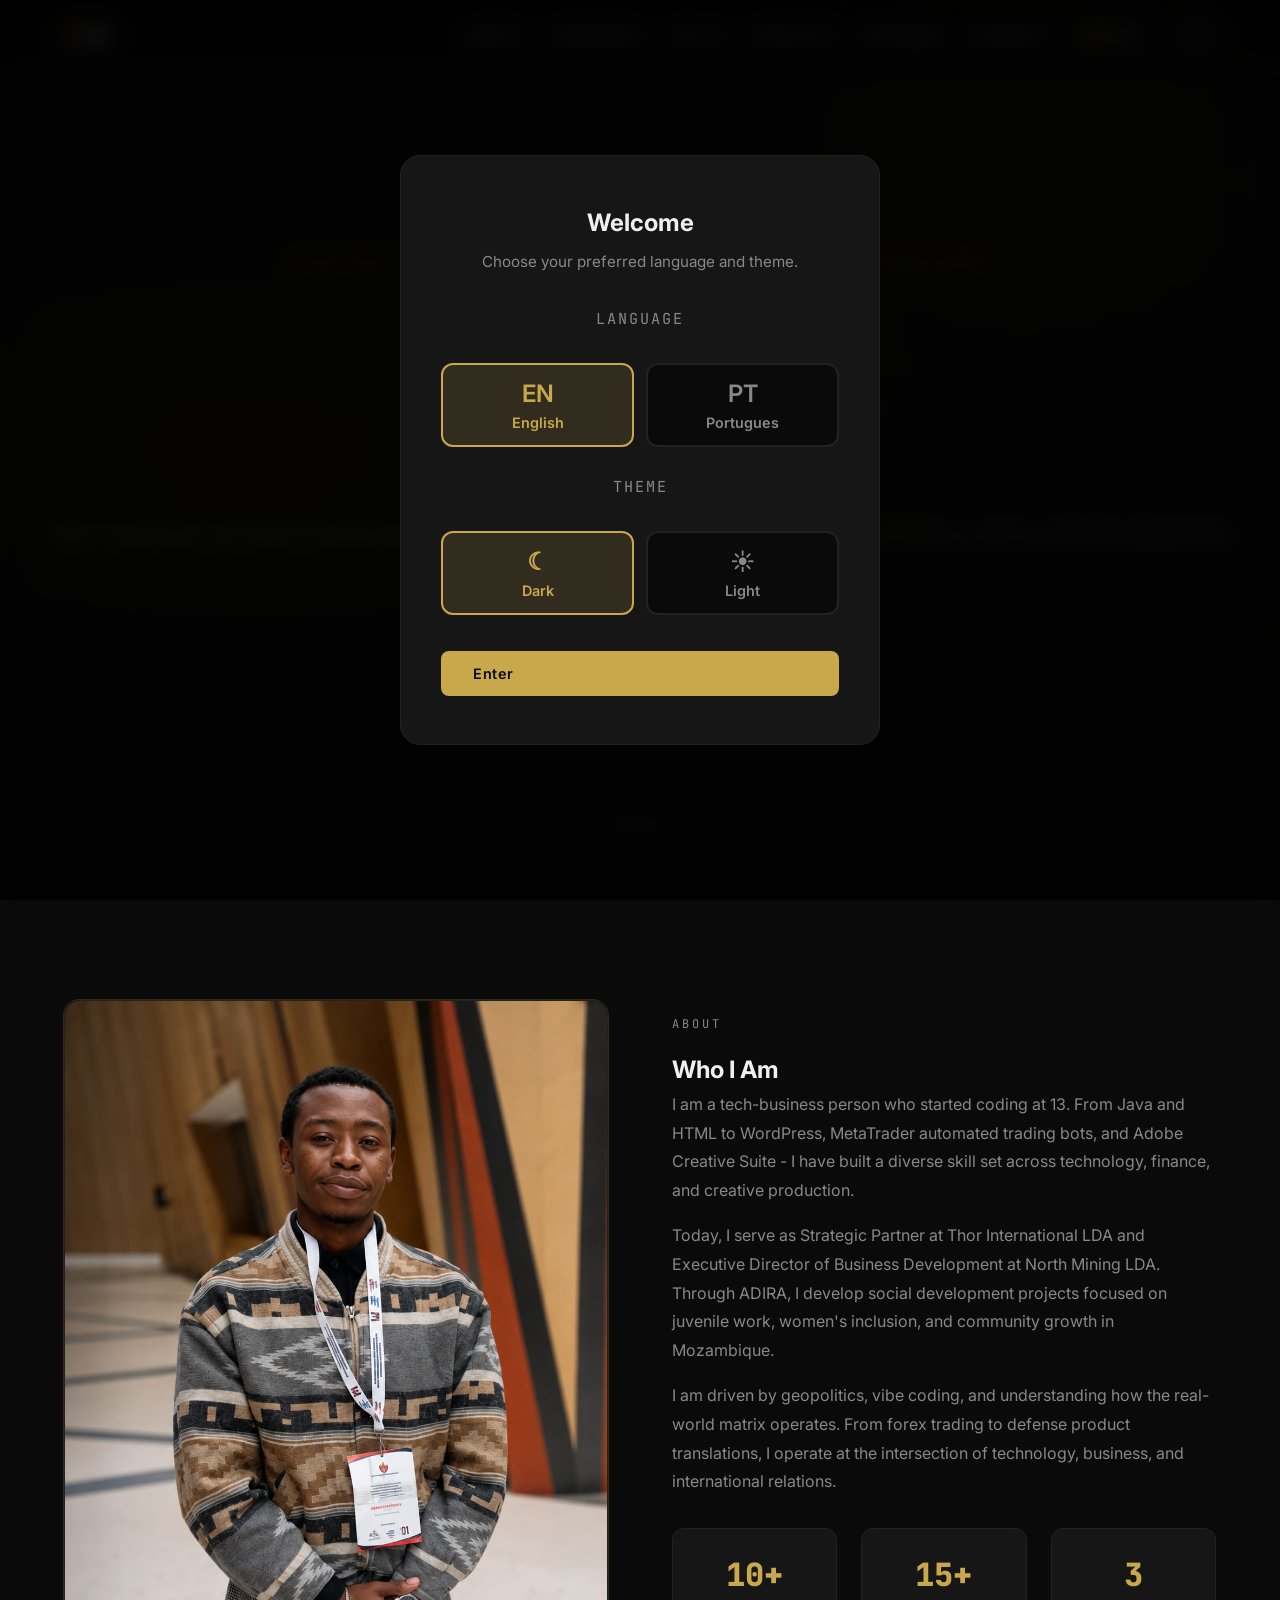
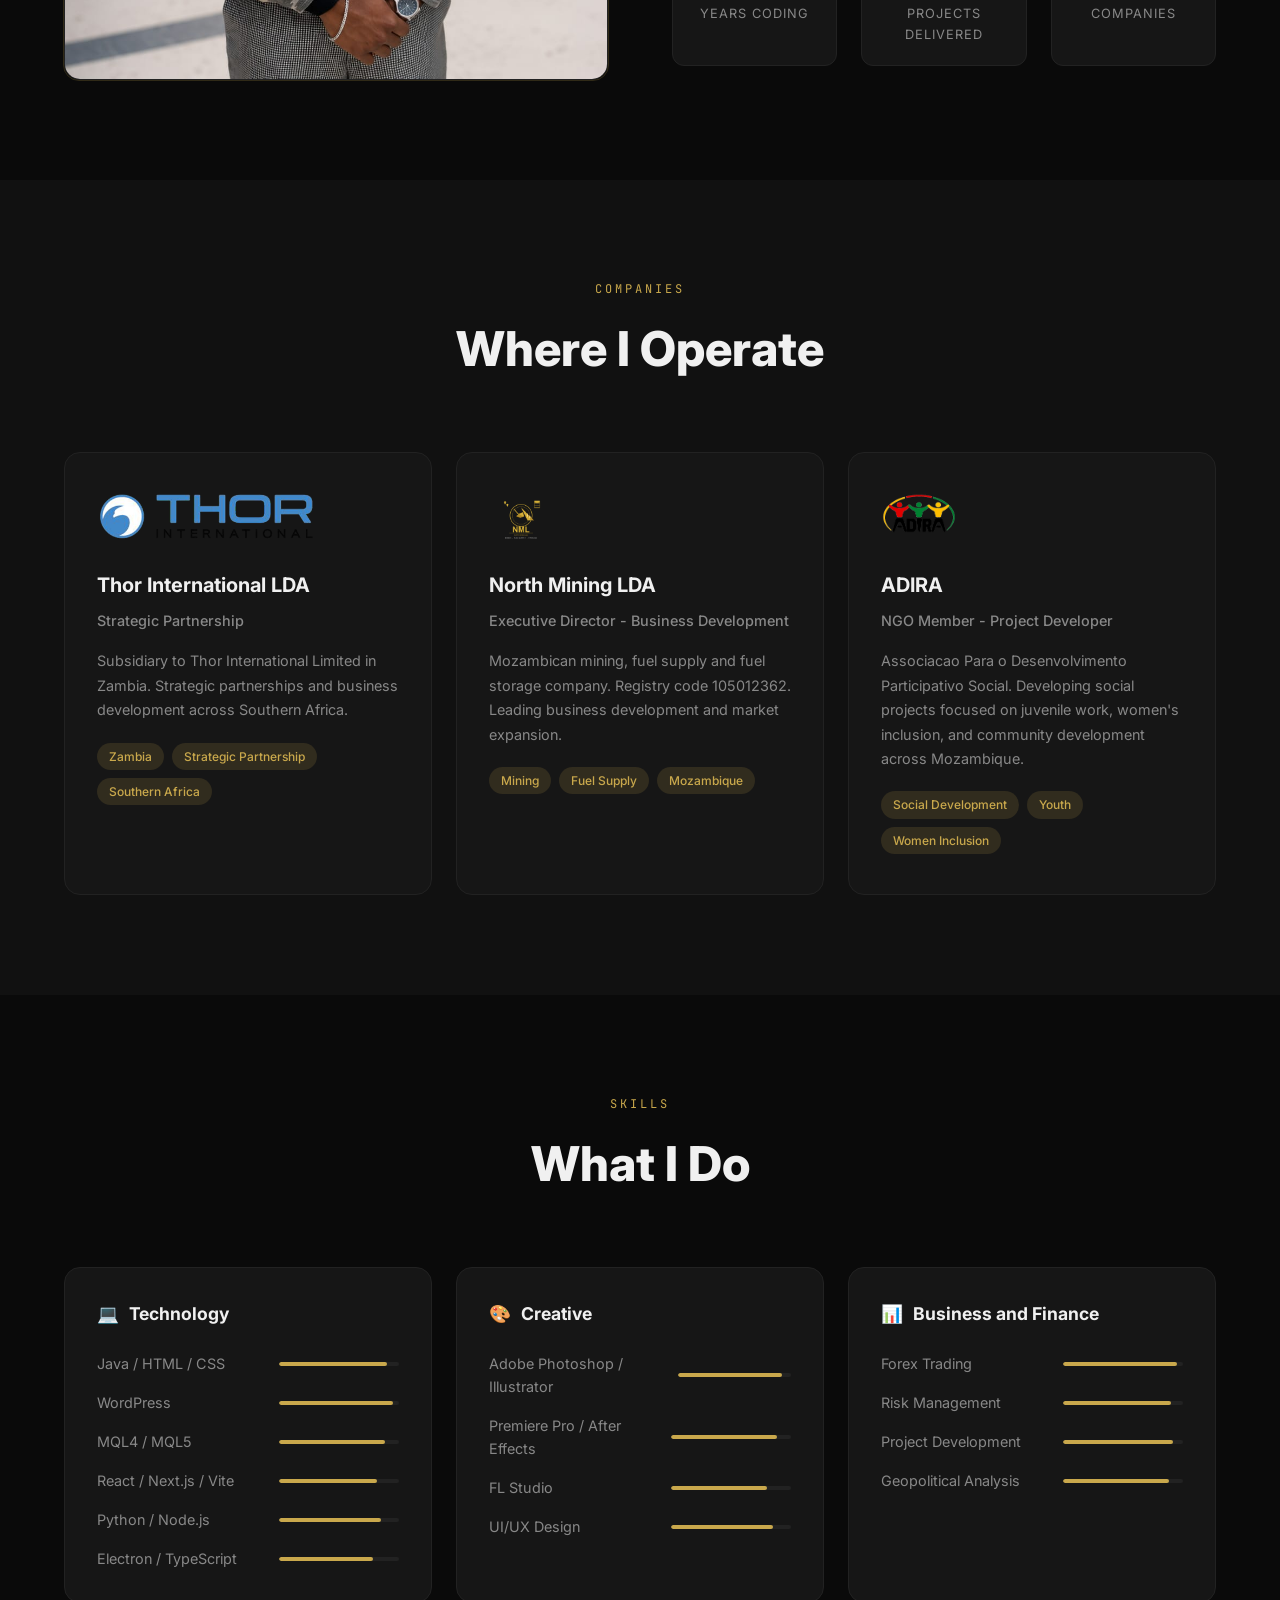
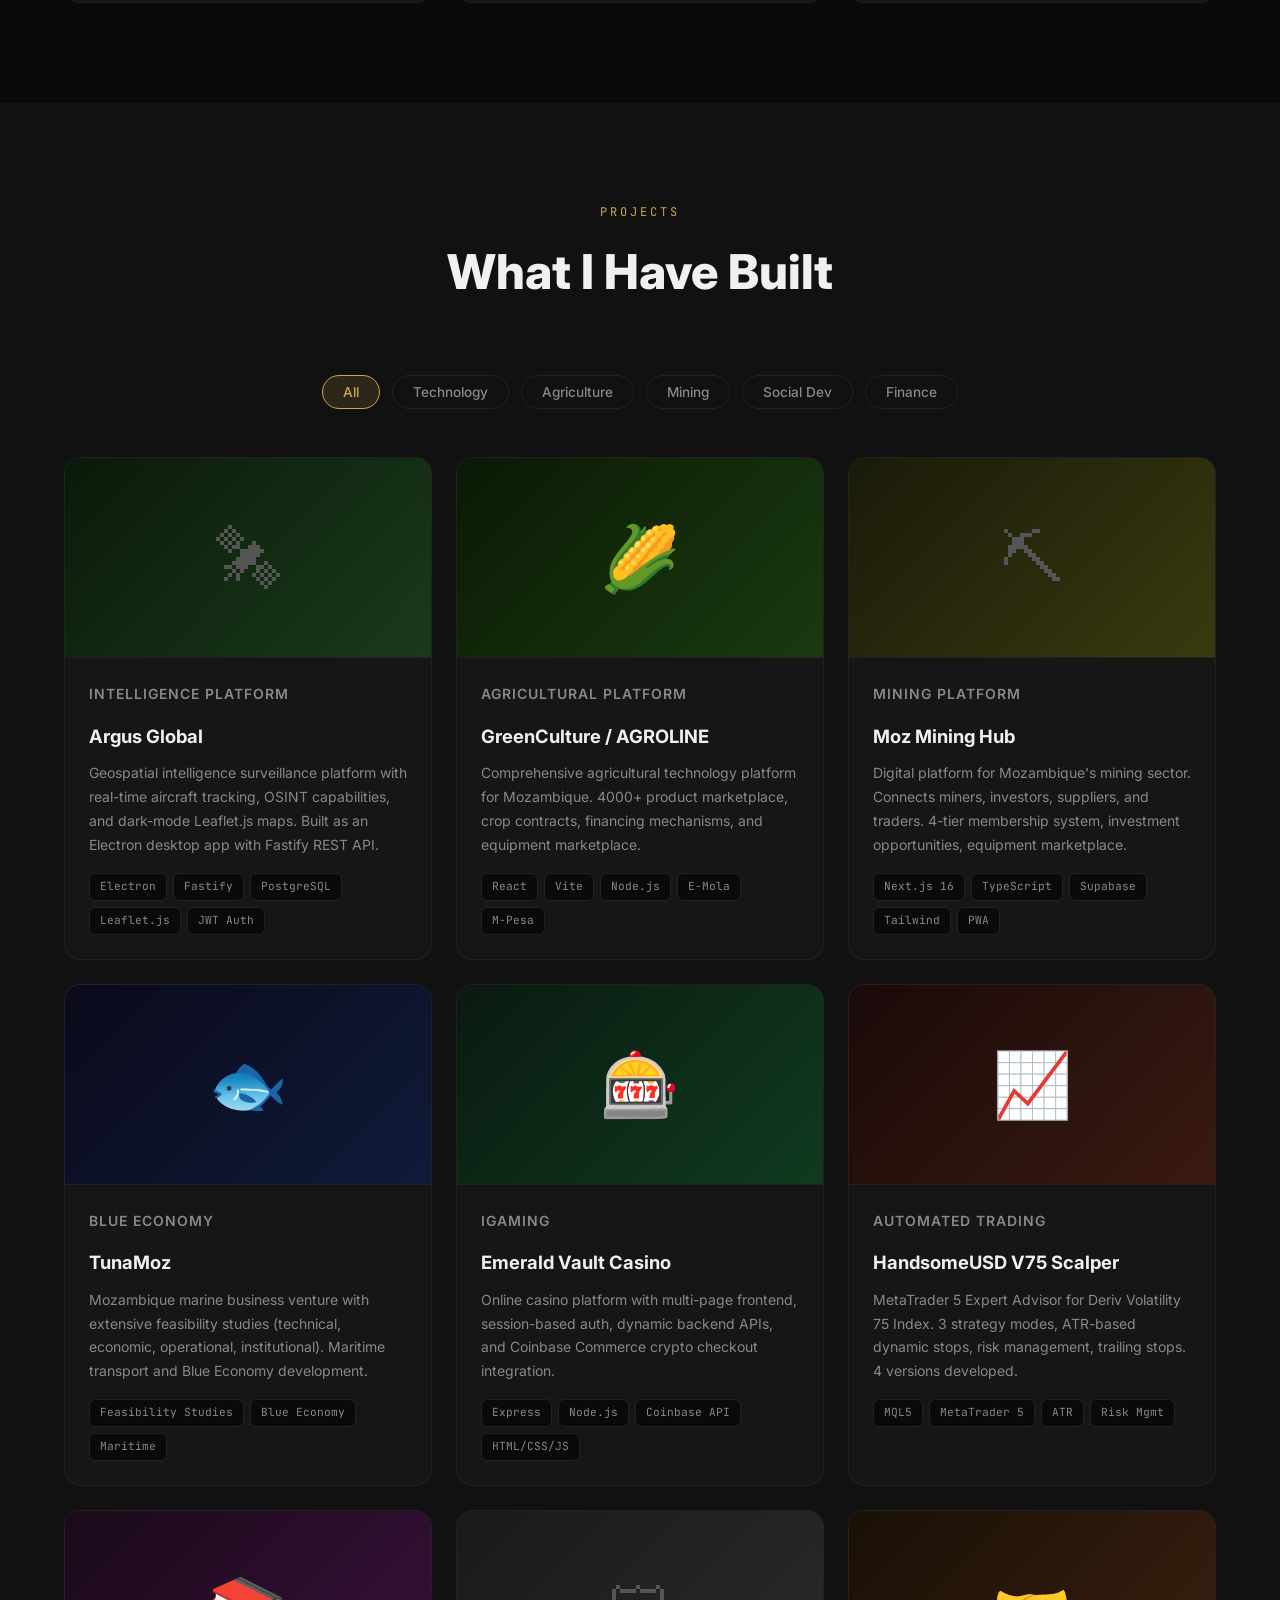
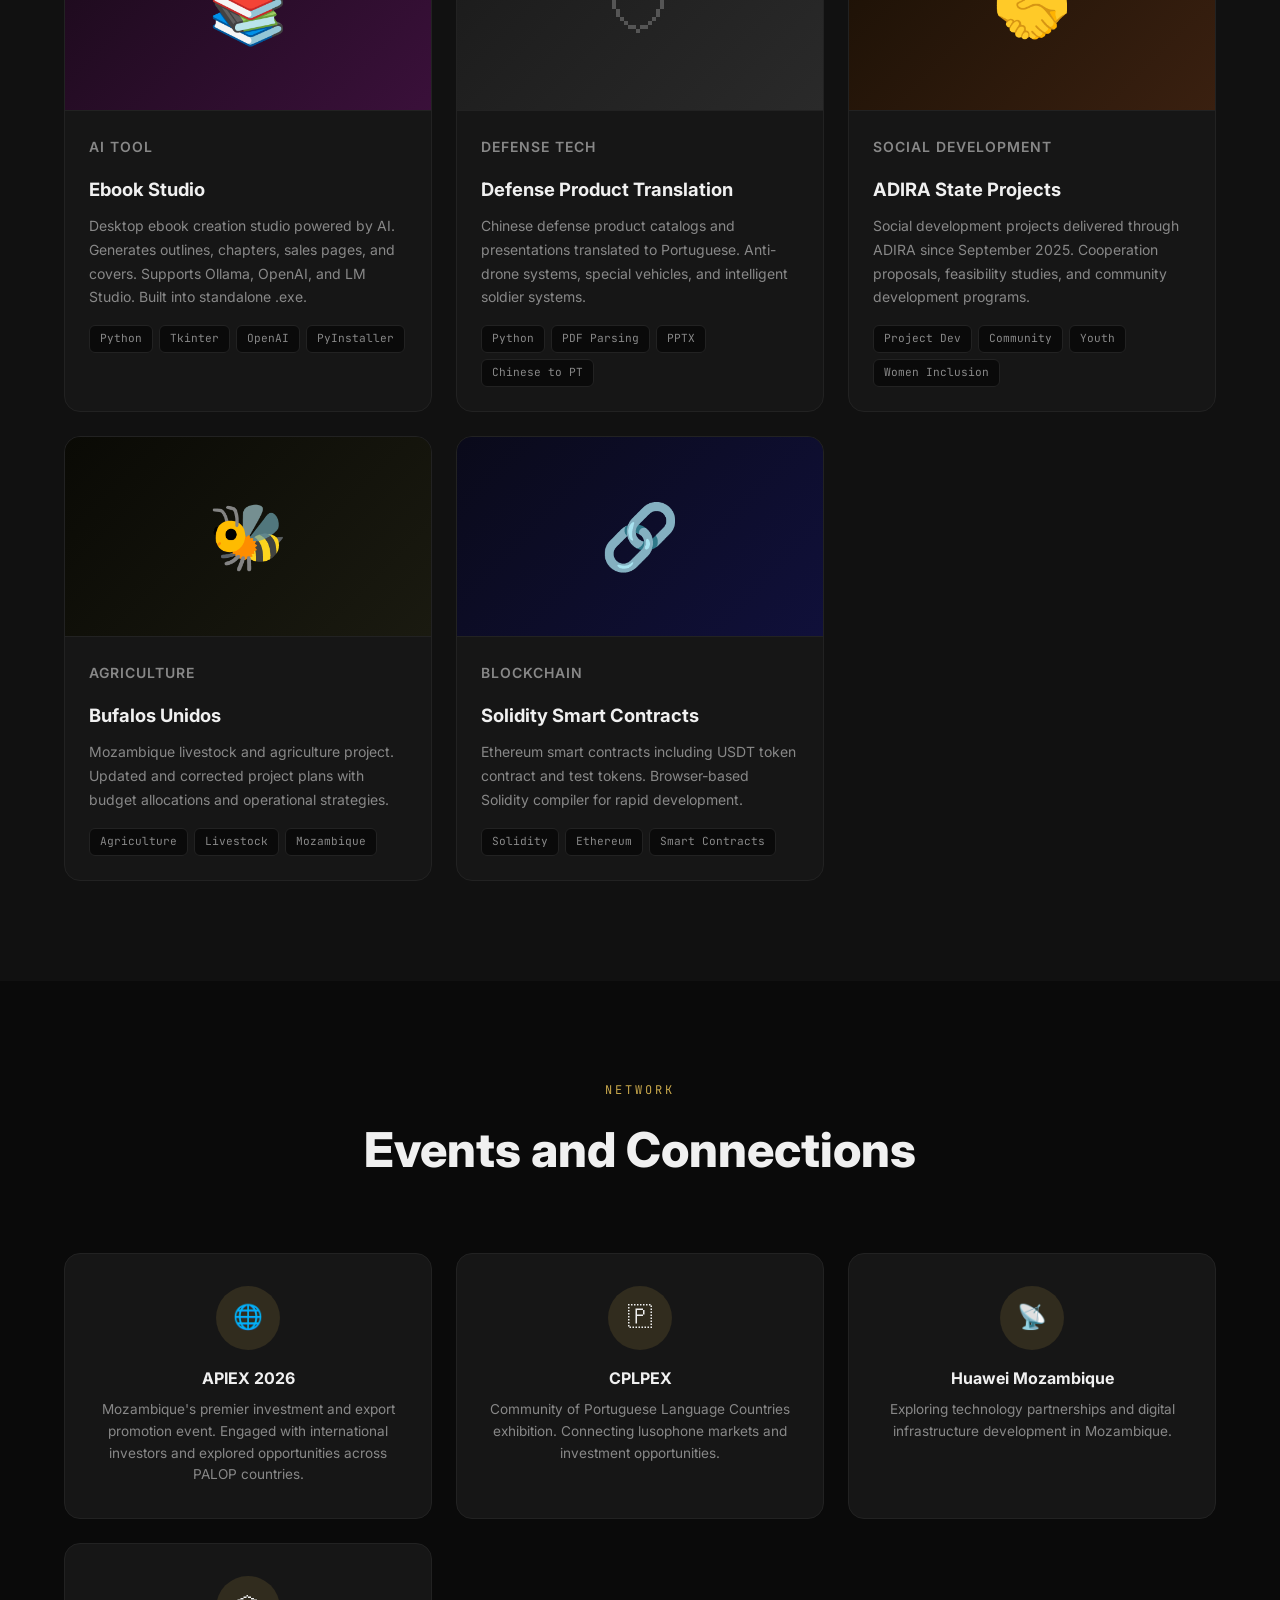
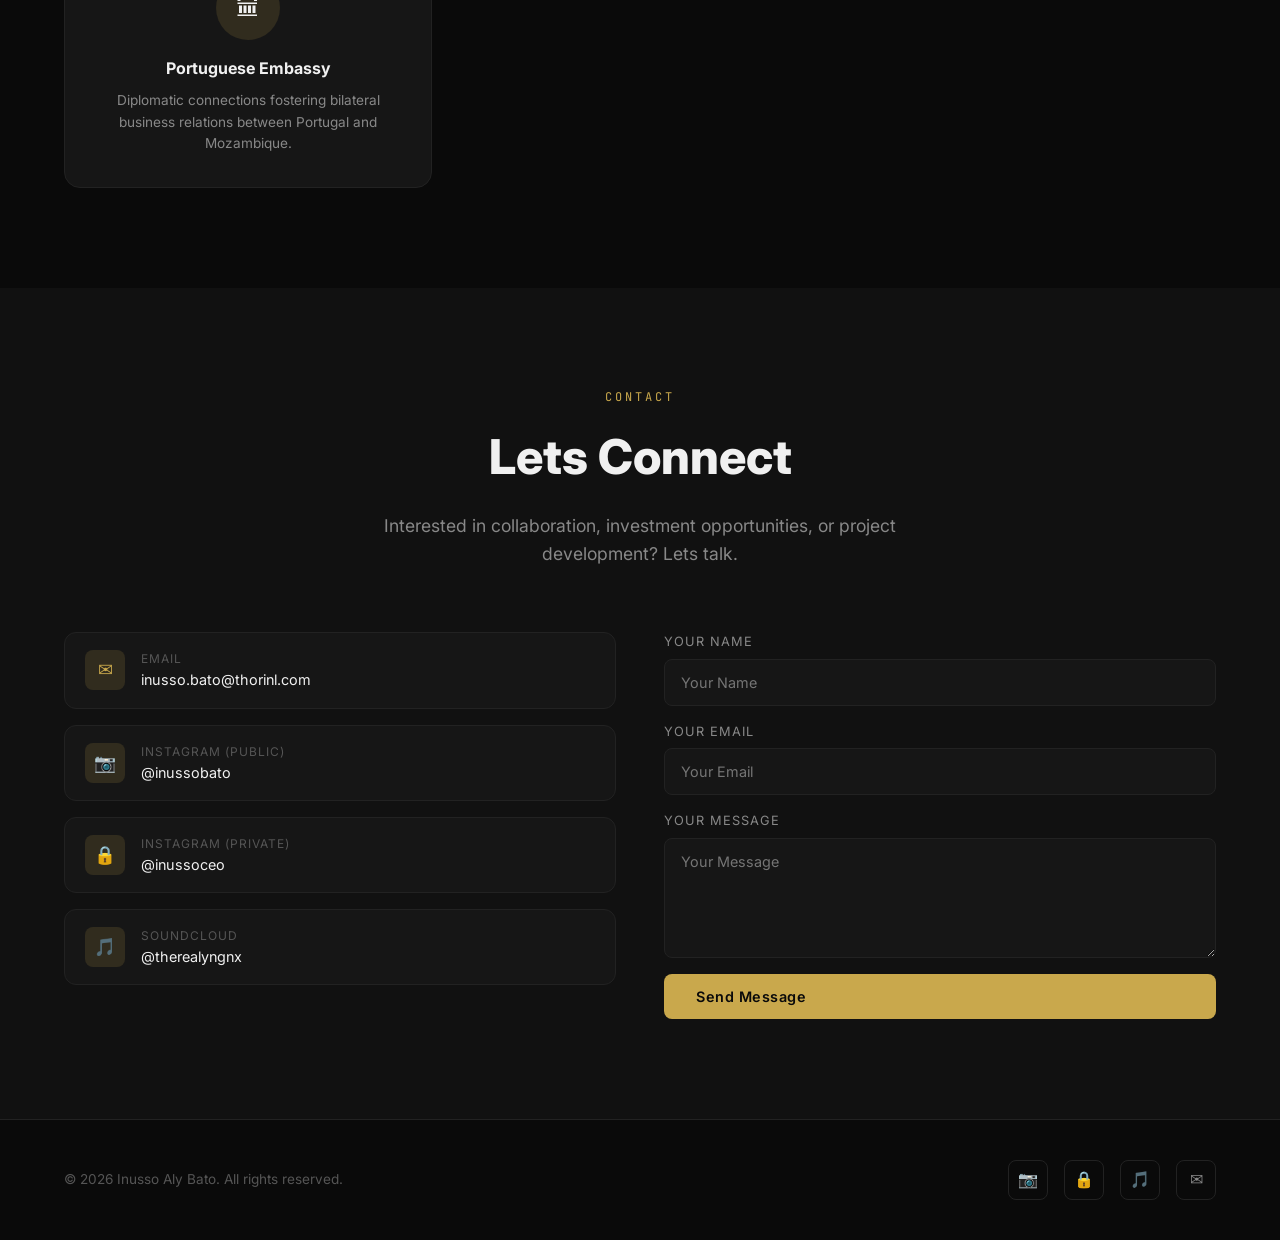
==== commit cd4cc7c9: "Update ADIRA name in index.html" ====
--- a/index.html
+++ b/index.html
@@ -126,7 +126,7 @@
           <img src="adira_logo_transparent.png" alt="ADIRA" class="company-logo">
           <h3>ADIRA</h3>
           <p class="company-role" data-i18n="companies.adira.role">NGO Member - Project Developer</p>
-          <p data-i18n="companies.adira.desc">Associacao Para o Desenvolvimento Social. Developing social projects focused on juvenile work, women's inclusion, and community development across Mozambique.</p>
+          <p data-i18n="companies.adira.desc">Associacao Para o Desenvolvimento Participativo Social. Developing social projects focused on juvenile work, women's inclusion, and community development across Mozambique.</p>
           <div class="company-tags">
             <span class="tag">Social Development</span>
             <span class="tag">Youth</span>
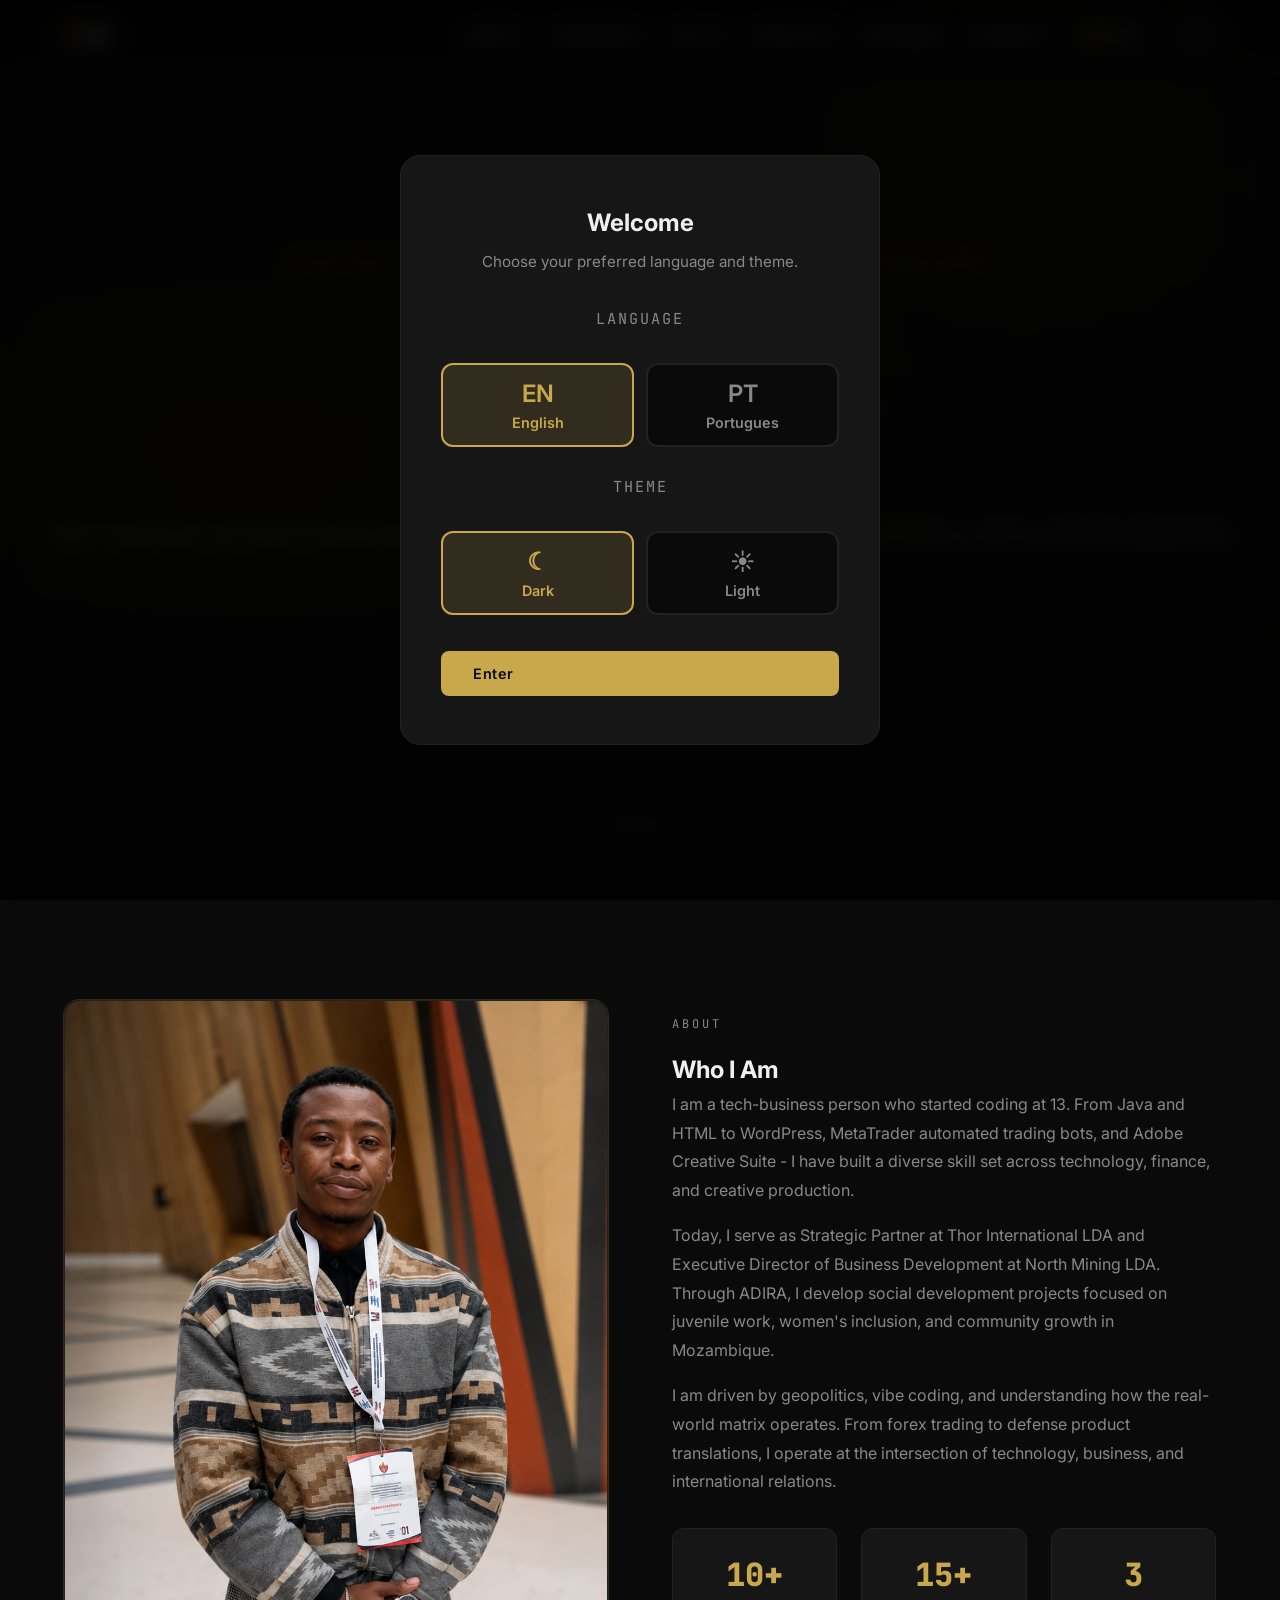
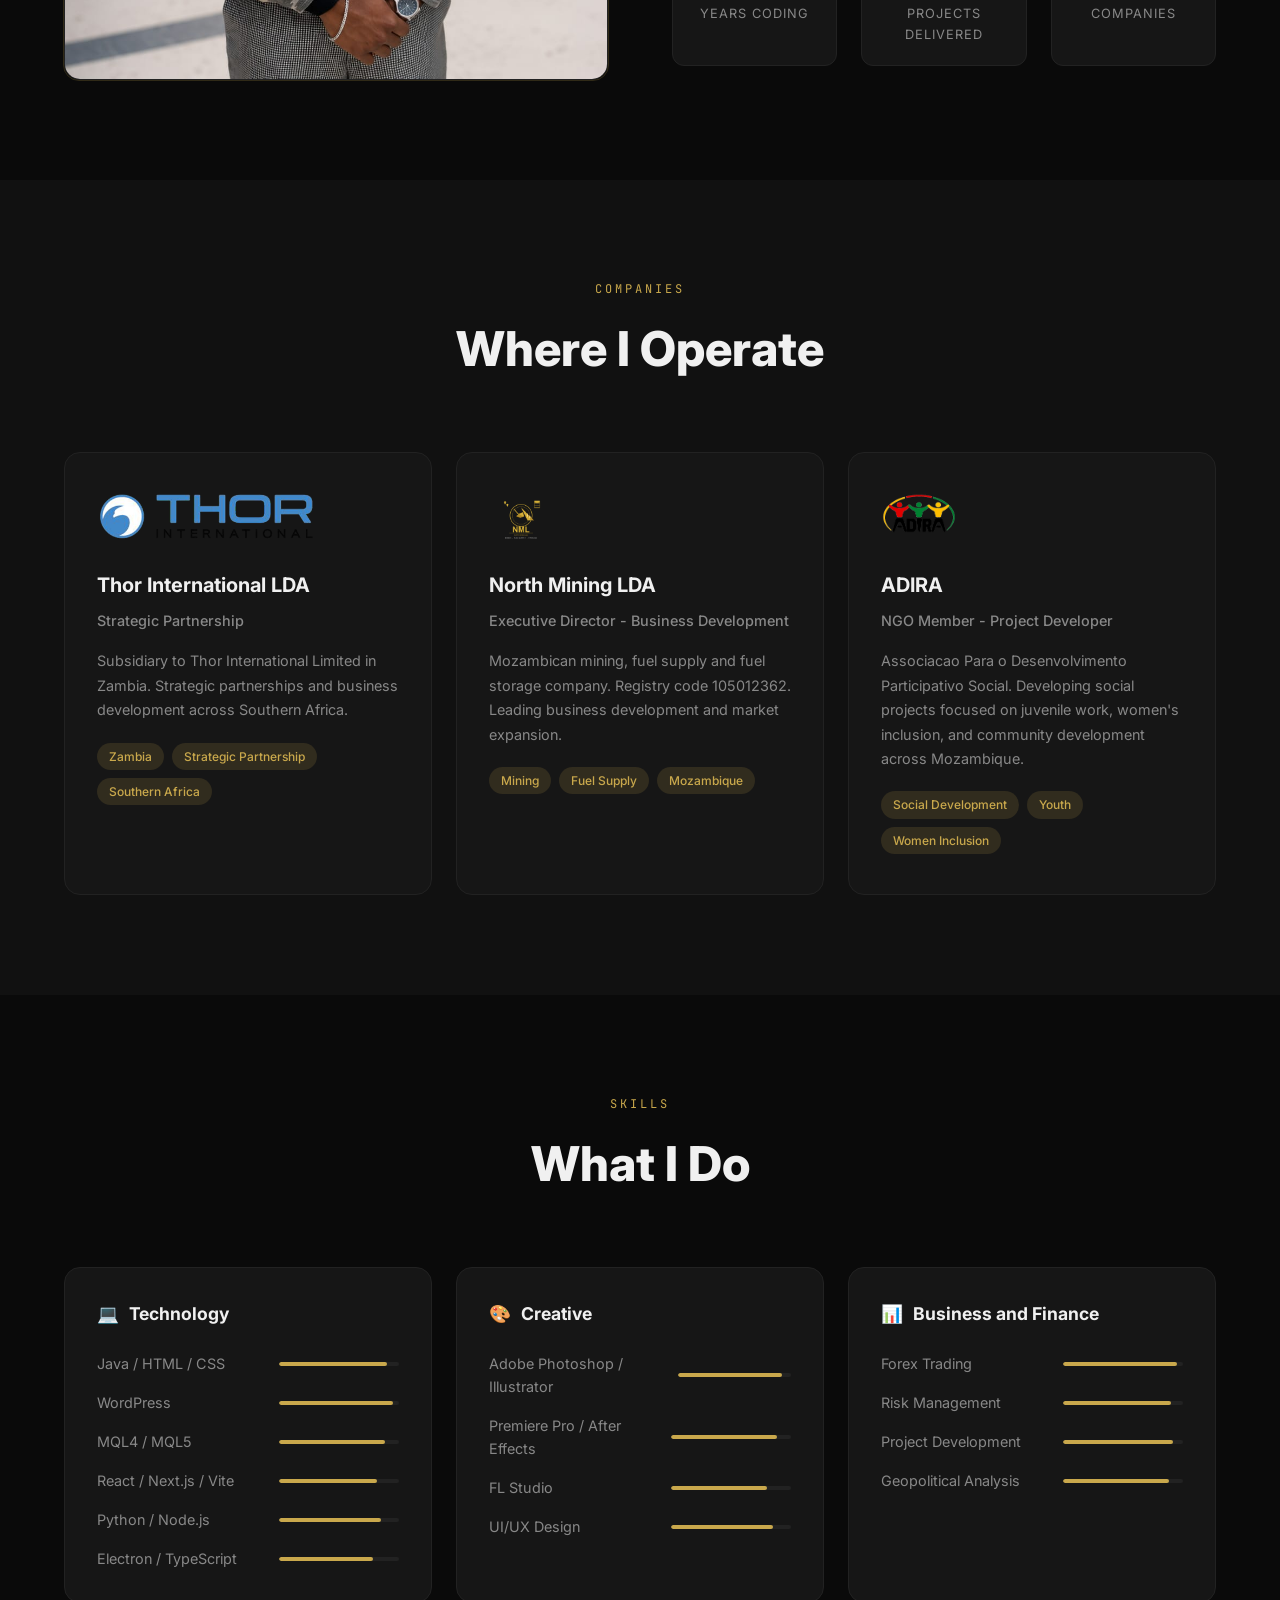
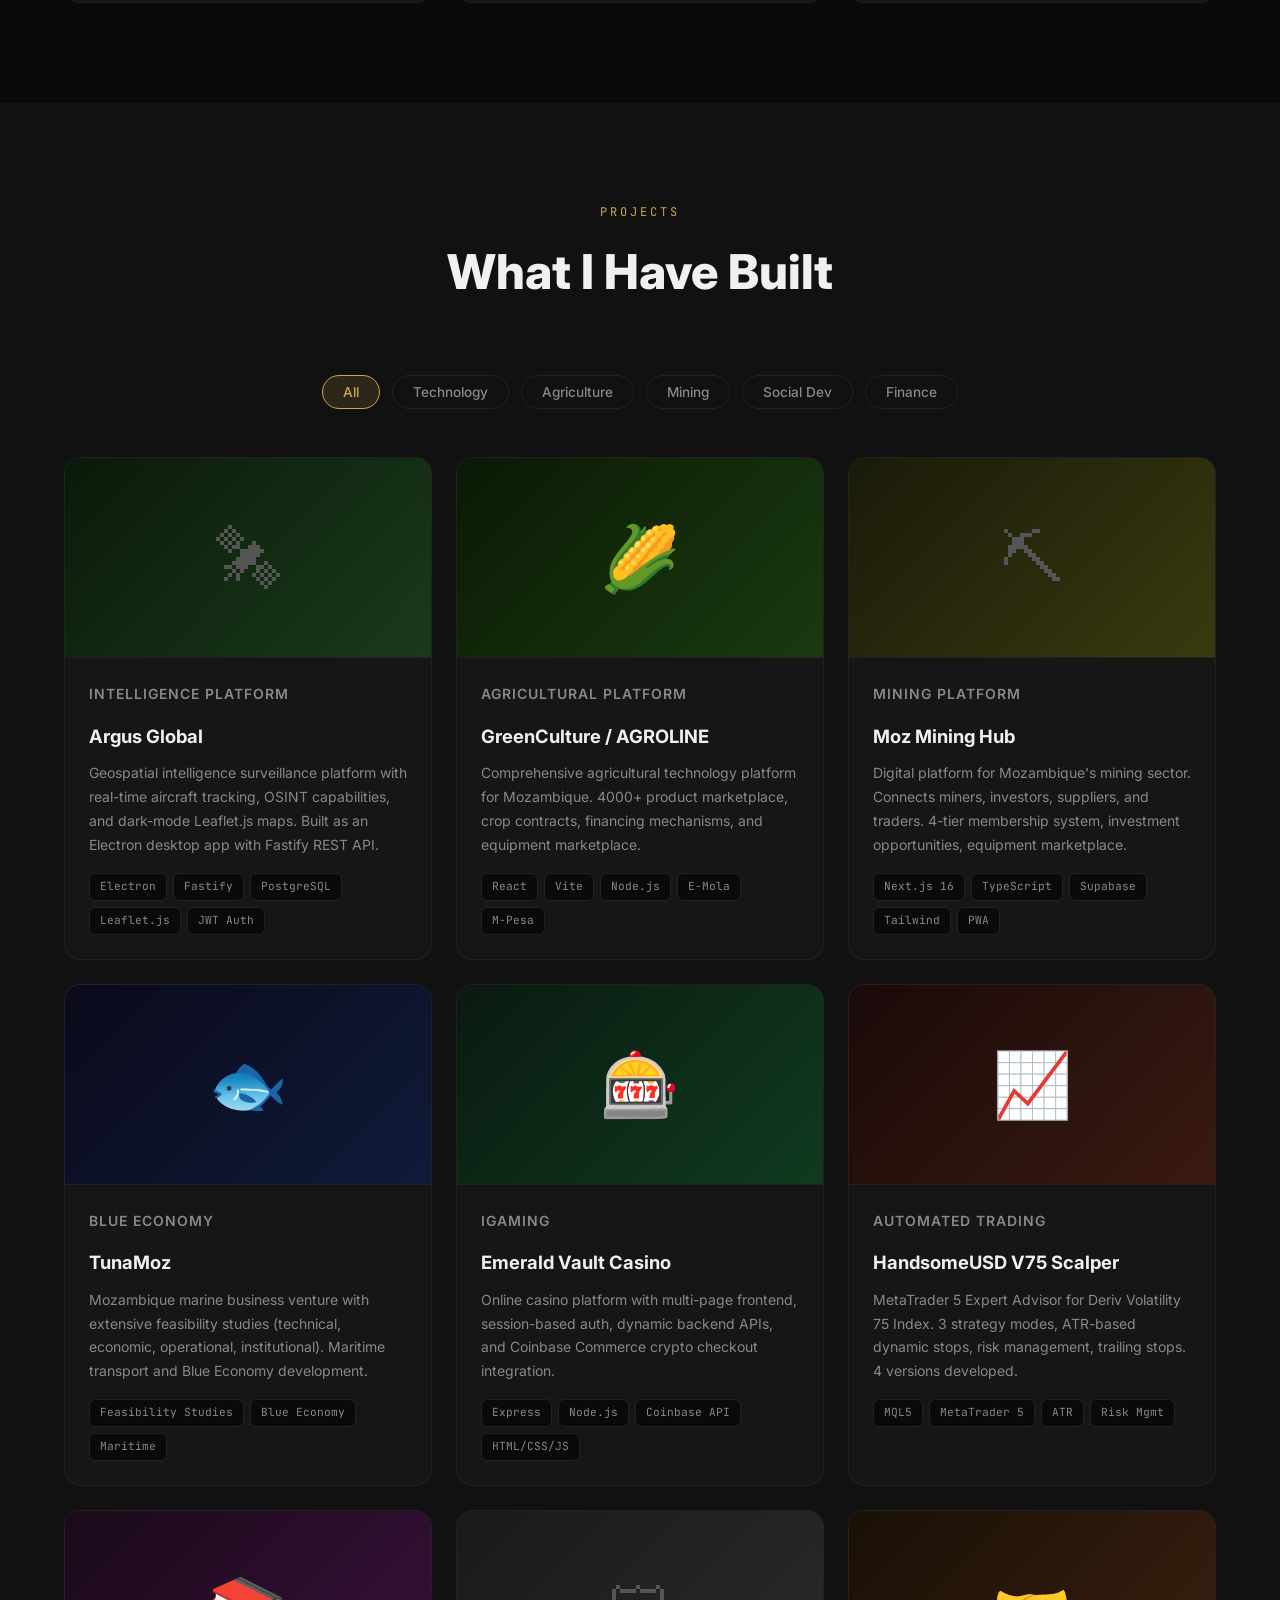
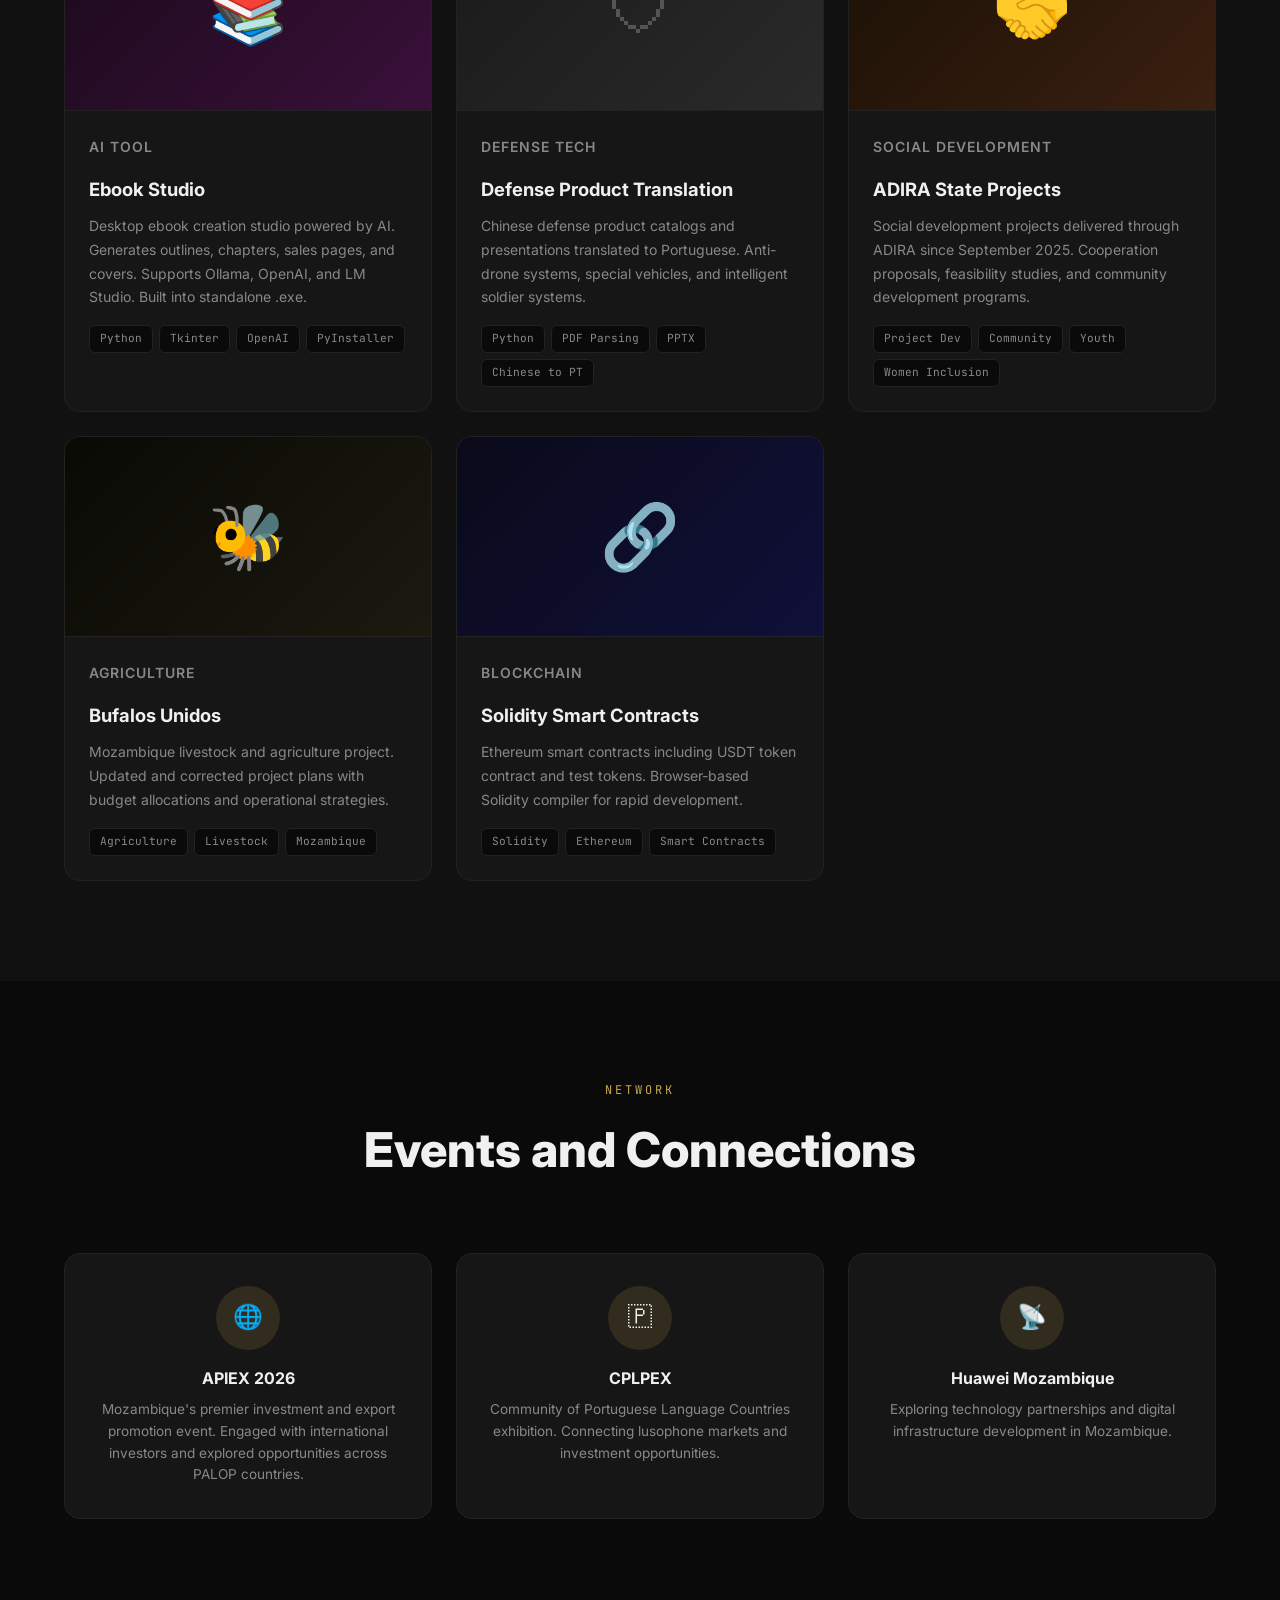
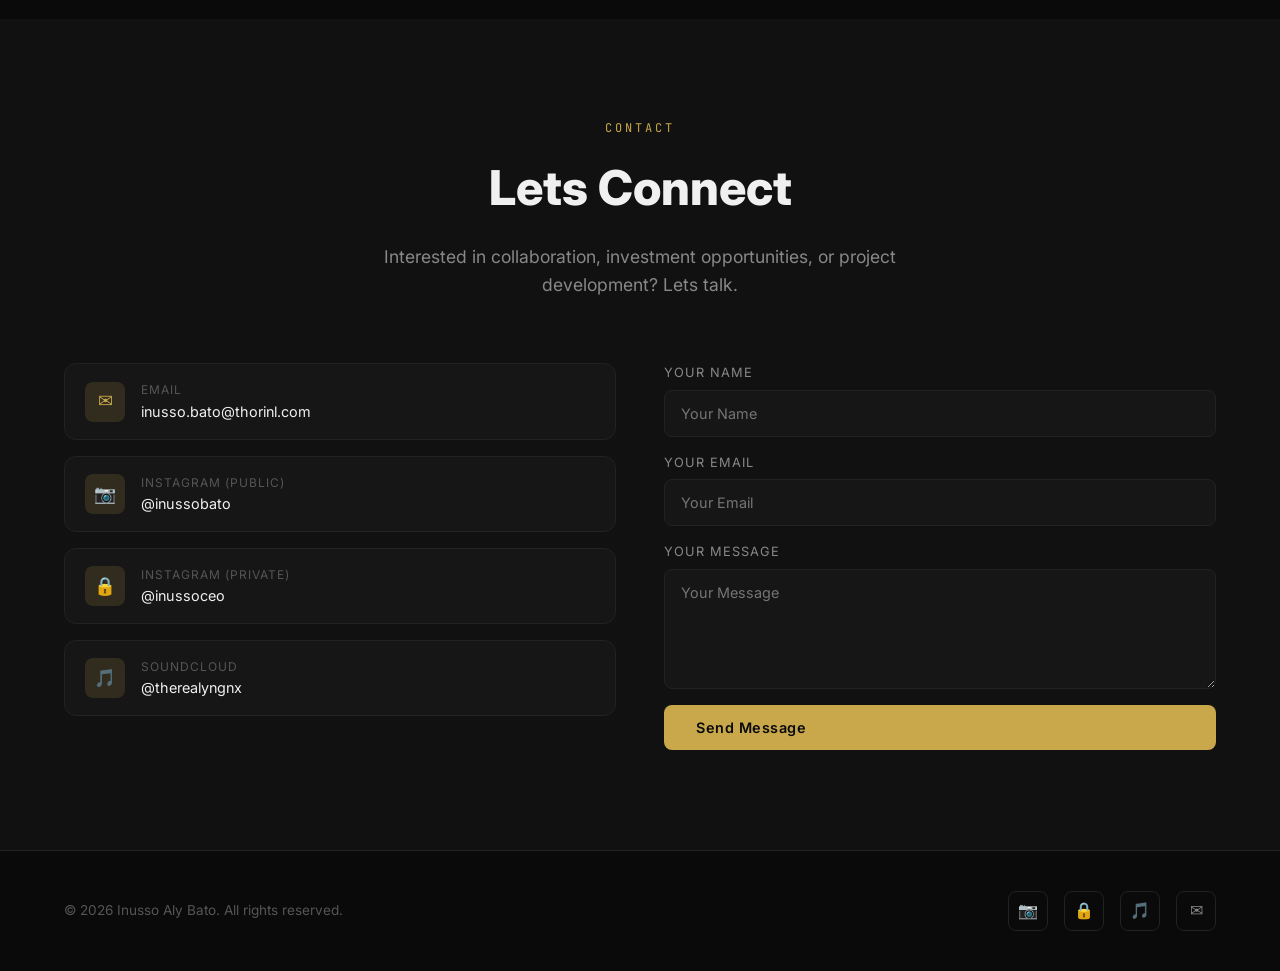
==== commit 57fcc1dd: "Remove Portuguese Embassy from network section" ====
--- a/index.html
+++ b/index.html
@@ -198,9 +198,9 @@
             <span style="font-size:4rem;">&#128752;</span>
           </div>
           <div class="project-body">
-            <p class="project-category">Intelligence Platform</p>
+            <p class="project-category" data-i18n="projects.argus.cat">Intelligence Platform</p>
             <h3>Argus Global</h3>
-            <p>Geospatial intelligence surveillance platform with real-time aircraft tracking, OSINT capabilities, and dark-mode Leaflet.js maps. Built as an Electron desktop app with Fastify REST API.</p>
+            <p data-i18n="projects.argus.desc">Geospatial intelligence surveillance platform with real-time aircraft tracking, OSINT capabilities, and dark-mode Leaflet.js maps. Built as an Electron desktop app with Fastify REST API.</p>
             <div class="project-tech">
               <span>Electron</span>
               <span>Fastify</span>
@@ -216,9 +216,9 @@
             <span style="font-size:4rem;">&#127805;</span>
           </div>
           <div class="project-body">
-            <p class="project-category">Agricultural Platform</p>
+            <p class="project-category" data-i18n="projects.greenculture.cat">Agricultural Platform</p>
             <h3>GreenCulture / AGROLINE</h3>
-            <p>Comprehensive agricultural technology platform for Mozambique. 4000+ product marketplace, crop contracts, financing mechanisms, and equipment marketplace.</p>
+            <p data-i18n="projects.greenculture.desc">Comprehensive agricultural technology platform for Mozambique. 4000+ product marketplace, crop contracts, financing mechanisms, and equipment marketplace.</p>
             <div class="project-tech">
               <span>React</span>
               <span>Vite</span>
@@ -234,9 +234,9 @@
             <span style="font-size:4rem;">&#9935;</span>
           </div>
           <div class="project-body">
-            <p class="project-category">Mining Platform</p>
+            <p class="project-category" data-i18n="projects.mininghub.cat">Mining Platform</p>
             <h3>Moz Mining Hub</h3>
-            <p>Digital platform for Mozambique's mining sector. Connects miners, investors, suppliers, and traders. 4-tier membership system, investment opportunities, equipment marketplace.</p>
+            <p data-i18n="projects.mininghub.desc">Digital platform for Mozambique's mining sector. Connects miners, investors, suppliers, and traders. 4-tier membership system, investment opportunities, equipment marketplace.</p>
             <div class="project-tech">
               <span>Next.js 16</span>
               <span>TypeScript</span>
@@ -252,9 +252,9 @@
             <span style="font-size:4rem;">&#128031;</span>
           </div>
           <div class="project-body">
-            <p class="project-category">Blue Economy</p>
+            <p class="project-category" data-i18n="projects.tunamoz.cat">Blue Economy</p>
             <h3>TunaMoz</h3>
-            <p>Mozambique marine business venture with extensive feasibility studies (technical, economic, operational, institutional). Maritime transport and Blue Economy development.</p>
+            <p data-i18n="projects.tunamoz.desc">Mozambique marine business venture with extensive feasibility studies (technical, economic, operational, institutional). Maritime transport and Blue Economy development.</p>
             <div class="project-tech">
               <span>Feasibility Studies</span>
               <span>Blue Economy</span>
@@ -268,9 +268,9 @@
             <span style="font-size:4rem;">&#127920;</span>
           </div>
           <div class="project-body">
-            <p class="project-category">iGaming</p>
+            <p class="project-category" data-i18n="projects.casino.cat">iGaming</p>
             <h3>Emerald Vault Casino</h3>
-            <p>Online casino platform with multi-page frontend, session-based auth, dynamic backend APIs, and Coinbase Commerce crypto checkout integration.</p>
+            <p data-i18n="projects.casino.desc">Online casino platform with multi-page frontend, session-based auth, dynamic backend APIs, and Coinbase Commerce crypto checkout integration.</p>
             <div class="project-tech">
               <span>Express</span>
               <span>Node.js</span>
@@ -285,9 +285,9 @@
             <span style="font-size:4rem;">&#128200;</span>
           </div>
           <div class="project-body">
-            <p class="project-category">Automated Trading</p>
+            <p class="project-category" data-i18n="projects.forex.cat">Automated Trading</p>
             <h3>HandsomeUSD V75 Scalper</h3>
-            <p>MetaTrader 5 Expert Advisor for Deriv Volatility 75 Index. 3 strategy modes, ATR-based dynamic stops, risk management, trailing stops. 4 versions developed.</p>
+            <p data-i18n="projects.forex.desc">MetaTrader 5 Expert Advisor for Deriv Volatility 75 Index. 3 strategy modes, ATR-based dynamic stops, risk management, trailing stops. 4 versions developed.</p>
             <div class="project-tech">
               <span>MQL5</span>
               <span>MetaTrader 5</span>
@@ -302,9 +302,9 @@
             <span style="font-size:4rem;">&#128218;</span>
           </div>
           <div class="project-body">
-            <p class="project-category">AI Tool</p>
+            <p class="project-category" data-i18n="projects.ebooks.cat">AI Tool</p>
             <h3>Ebook Studio</h3>
-            <p>Desktop ebook creation studio powered by AI. Generates outlines, chapters, sales pages, and covers. Supports Ollama, OpenAI, and LM Studio. Built into standalone .exe.</p>
+            <p data-i18n="projects.ebooks.desc">Desktop ebook creation studio powered by AI. Generates outlines, chapters, sales pages, and covers. Supports Ollama, OpenAI, and LM Studio. Built into standalone .exe.</p>
             <div class="project-tech">
               <span>Python</span>
               <span>Tkinter</span>
@@ -319,9 +319,9 @@
             <span style="font-size:4rem;">&#128737;</span>
           </div>
           <div class="project-body">
-            <p class="project-category">Defense Tech</p>
+            <p class="project-category" data-i18n="projects.defense.cat">Defense Tech</p>
             <h3>Defense Product Translation</h3>
-            <p>Chinese defense product catalogs and presentations translated to Portuguese. Anti-drone systems, special vehicles, and intelligent soldier systems.</p>
+            <p data-i18n="projects.defense.desc">Chinese defense product catalogs and presentations translated to Portuguese. Anti-drone systems, special vehicles, and intelligent soldier systems.</p>
             <div class="project-tech">
               <span>Python</span>
               <span>PDF Parsing</span>
@@ -336,9 +336,9 @@
             <span style="font-size:4rem;">&#129309;</span>
           </div>
           <div class="project-body">
-            <p class="project-category">Social Development</p>
+            <p class="project-category" data-i18n="projects.adira.cat">Social Development</p>
             <h3>ADIRA State Projects</h3>
-            <p>Social development projects delivered through ADIRA since September 2025. Cooperation proposals, feasibility studies, and community development programs.</p>
+            <p data-i18n="projects.adira.desc">Social development projects delivered through ADIRA since September 2025. Cooperation proposals, feasibility studies, and community development programs.</p>
             <div class="project-tech">
               <span>Project Dev</span>
               <span>Community</span>
@@ -353,9 +353,9 @@
             <span style="font-size:4rem;">&#128029;</span>
           </div>
           <div class="project-body">
-            <p class="project-category">Agriculture</p>
+            <p class="project-category" data-i18n="projects.bufalos.cat">Agriculture</p>
             <h3>Bufalos Unidos</h3>
-            <p>Mozambique livestock and agriculture project. Updated and corrected project plans with budget allocations and operational strategies.</p>
+            <p data-i18n="projects.bufalos.desc">Mozambique livestock and agriculture project. Updated and corrected project plans with budget allocations and operational strategies.</p>
             <div class="project-tech">
               <span>Agriculture</span>
               <span>Livestock</span>
@@ -369,9 +369,9 @@
             <span style="font-size:4rem;">&#128279;</span>
           </div>
           <div class="project-body">
-            <p class="project-category">Blockchain</p>
+            <p class="project-category" data-i18n="projects.blockchain.cat">Blockchain</p>
             <h3>Solidity Smart Contracts</h3>
-            <p>Ethereum smart contracts including USDT token contract and test tokens. Browser-based Solidity compiler for rapid development.</p>
+            <p data-i18n="projects.blockchain.desc">Ethereum smart contracts including USDT token contract and test tokens. Browser-based Solidity compiler for rapid development.</p>
             <div class="project-tech">
               <span>Solidity</span>
               <span>Ethereum</span>
@@ -406,11 +406,7 @@
           <h3 data-i18n="network.huawei.title">Huawei Mozambique</h3>
           <p data-i18n="network.huawei.desc">Exploring technology partnerships and digital infrastructure development in Mozambique.</p>
         </div>
-        <div class="network-card fade-in">
-          <div class="network-icon">&#127963;</div>
-          <h3 data-i18n="network.embassy.title">Portuguese Embassy</h3>
-          <p data-i18n="network.embassy.desc">Diplomatic connections fostering bilateral business relations between Portugal and Mozambique.</p>
-        </div>
+
       </div>
     </div>
   </section>
